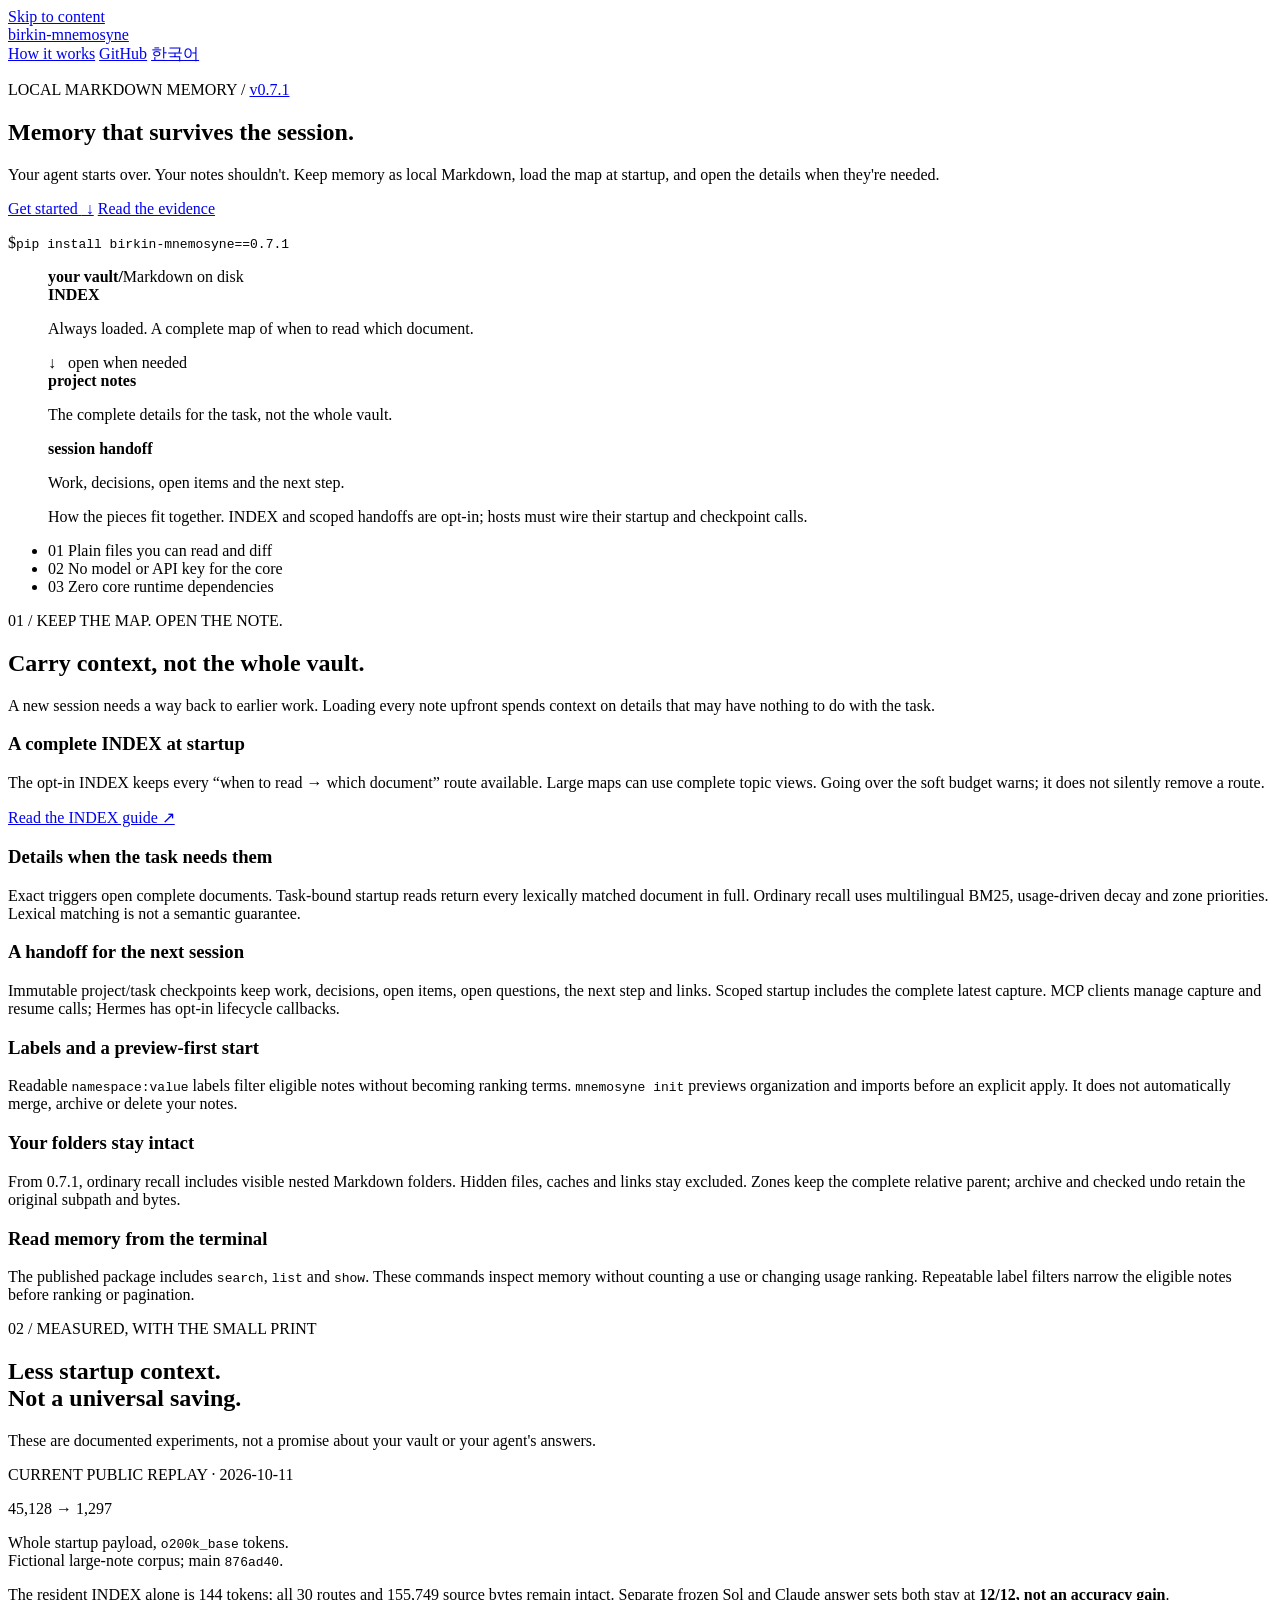
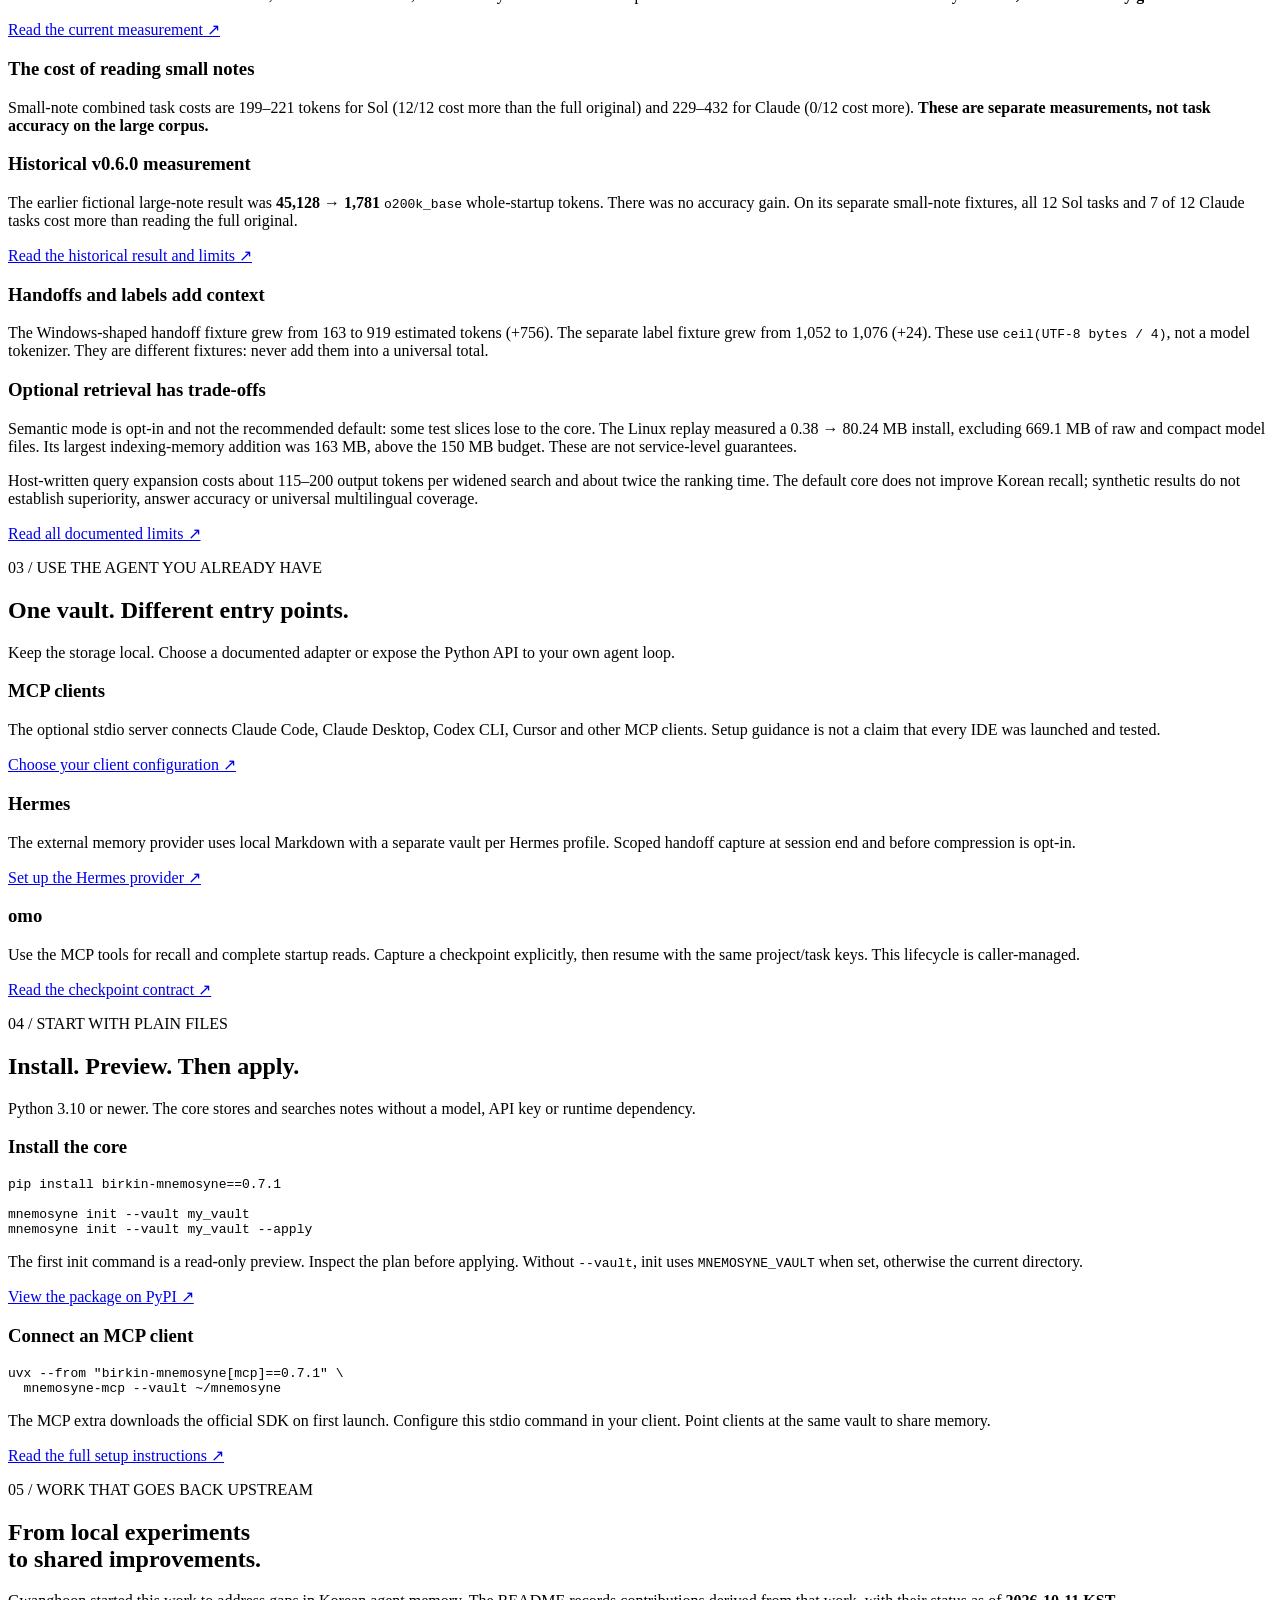
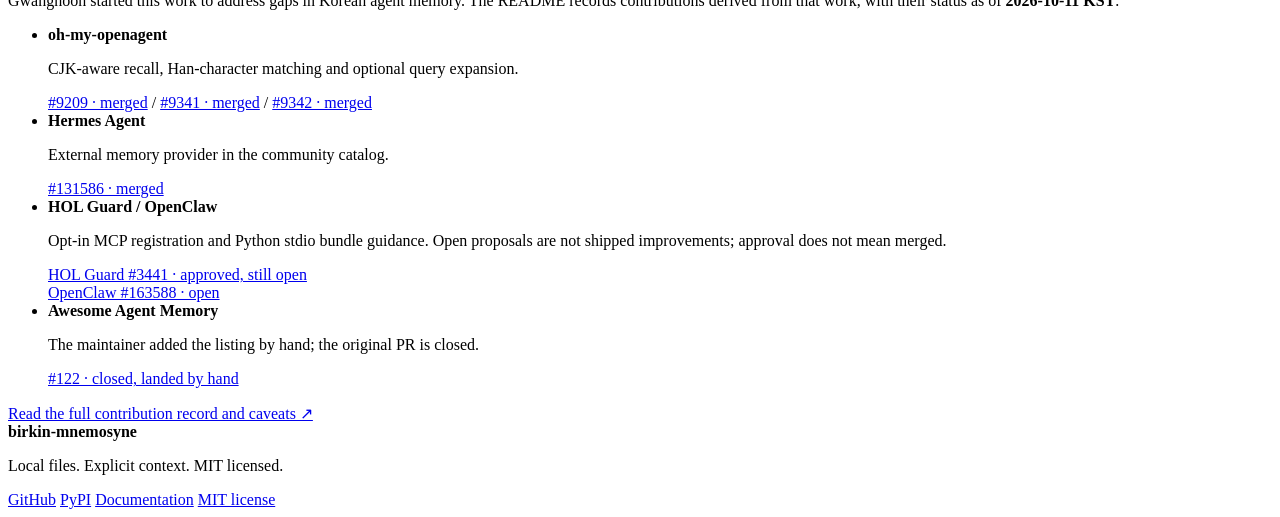
==== site/index.html @ e01a9c55 "chore: release 0.7.1" ====
<!doctype html>
<html lang="en">
<head>
  <meta charset="utf-8">
  <meta name="viewport" content="width=device-width, initial-scale=1">
  <meta name="description" content="Local Markdown memory for AI agents. Keep a complete INDEX at startup, read details on demand, and carry work between sessions. No API key for the core.">
  <meta name="color-scheme" content="light dark">
  <meta property="og:type" content="website">
  <meta property="og:title" content="birkin-mnemosyne — Memory that survives the session">
  <meta property="og:description" content="Local Markdown memory, a complete startup INDEX, and details on demand. Read the measurements and their limits.">
  <meta property="og:url" content="https://birkin-mnemosyne.vercel.app/">
  <meta property="og:locale" content="en_US">
  <meta property="og:locale:alternate" content="ko_KR">
  <meta name="twitter:card" content="summary">
  <link rel="canonical" href="https://birkin-mnemosyne.vercel.app/">
  <link rel="alternate" hreflang="en" href="https://birkin-mnemosyne.vercel.app/">
  <link rel="alternate" hreflang="ko" href="https://birkin-mnemosyne.vercel.app/ko/">
  <link rel="alternate" hreflang="x-default" href="https://birkin-mnemosyne.vercel.app/">
  <link rel="icon" href="data:,">
  <link rel="stylesheet" href="/styles.css">
  <title>birkin-mnemosyne — Local Markdown memory for AI agents</title>
</head>
<body>
  <a class="skip-link" href="#main">Skip to content</a>
  <header class="site-header">
    <nav class="container nav" aria-label="Main navigation">
      <a class="wordmark" href="/" aria-label="birkin-mnemosyne home">birkin-mnemosyne</a>
      <div class="nav-links">
        <a href="#how-it-works">How it works</a>
        <a href="https://github.com/ashmoonori-afk/birkin-mnemosyne">GitHub</a>
        <a href="/ko/" lang="ko" hreflang="ko" aria-label="한국어로 읽기">한국어</a>
      </div>
    </nav>
  </header>
  <main id="main">
    <section class="container hero" aria-labelledby="hero-title">
      <div>
        <p class="eyebrow">LOCAL MARKDOWN MEMORY / <a href="https://github.com/ashmoonori-afk/birkin-mnemosyne/releases">v0.7.1</a></p>
        <h1 id="hero-title">Memory that survives the session.</h1>
        <p class="lead">Your agent starts over. Your notes shouldn't. Keep memory as local Markdown, load the map at startup, and open the details when they're needed.</p>
        <div class="actions">
          <a class="button" href="#install">Get started <span aria-hidden="true">&nbsp;↓</span></a>
          <a class="button secondary" href="#measurements">Read the evidence</a>
        </div>
        <p class="hero-install"><span aria-hidden="true">$</span><code>pip install birkin-mnemosyne==0.7.1</code></p>
      </div>
      <figure class="ledger">
        <div class="ledger-top"><strong class="mono">your vault/</strong><span class="small">Markdown on disk</span></div>
        <div class="ledger-item resident">
          <strong class="mono">INDEX</strong>
          <p>Always loaded. A complete map of when to read which document.</p>
        </div>
        <div class="ledger-connector" aria-hidden="true">↓ &nbsp; open when needed</div>
        <div class="ledger-item detail">
          <strong class="mono">project notes</strong>
          <p>The complete details for the task, not the whole vault.</p>
        </div>
        <div class="ledger-item detail">
          <strong class="mono">session handoff</strong>
          <p>Work, decisions, open items and the next step.</p>
        </div>
        <figcaption>How the pieces fit together. INDEX and scoped handoffs are opt-in; hosts must wire their startup and checkpoint calls.</figcaption>
      </figure>
    </section>
    <div class="principles">
      <ul class="container principle-list">
        <li><span>01</span> Plain files you can read and diff</li>
        <li><span>02</span> No model or API key for the core</li>
        <li><span>03</span> Zero core runtime dependencies</li>
      </ul>
    </div>

    <section class="container section" id="how-it-works">
      <div class="section-heading">
        <p class="eyebrow">01 / KEEP THE MAP. OPEN THE NOTE.</p>
        <h2>Carry context, not the whole vault.</h2>
        <p>A new session needs a way back to earlier work. Loading every note upfront spends context on details that may have nothing to do with the task.</p>
      </div>
      <div class="workflow">
        <article class="feature">
          <h3>A complete INDEX at startup</h3>
          <p>The opt-in INDEX keeps every “when to read → which document” route available. Large maps can use complete topic views. Going over the soft budget warns; it does not silently remove a route.</p>
          <a class="text-link" href="https://github.com/ashmoonori-afk/birkin-mnemosyne/blob/main/docs/memory-index-guide.md">Read the INDEX guide ↗</a>
        </article>
        <article class="feature">
          <h3>Details when the task needs them</h3>
          <p>Exact triggers open complete documents. Task-bound startup reads return every lexically matched document in full. Ordinary recall uses multilingual BM25, usage-driven decay and zone priorities. Lexical matching is not a semantic guarantee.</p>
        </article>
        <article class="feature">
          <h3>A handoff for the next session</h3>
          <p>Immutable project/task checkpoints keep work, decisions, open items, open questions, the next step and links. Scoped startup includes the complete latest capture. MCP clients manage capture and resume calls; Hermes has opt-in lifecycle callbacks.</p>
        </article>
        <article class="feature">
          <h3>Labels and a preview-first start</h3>
          <p>Readable <code>namespace:value</code> labels filter eligible notes without becoming ranking terms. <code>mnemosyne init</code> previews organization and imports before an explicit apply. It does not automatically merge, archive or delete your notes.</p>
        </article>
        <article class="feature">
          <h3>Your folders stay intact</h3>
          <p>From 0.7.1, ordinary recall includes visible nested Markdown folders. Hidden files, caches and links stay excluded. Zones keep the complete relative parent; archive and checked undo retain the original subpath and bytes.</p>
        </article>
        <article class="feature">
          <h3>Read memory from the terminal</h3>
          <p>The published package includes <code>search</code>, <code>list</code> and <code>show</code>. These commands inspect memory without counting a use or changing usage ranking. Repeatable label filters narrow the eligible notes before ranking or pagination.</p>
        </article>
      </div>
    </section>

    <section class="band" id="measurements">
      <div class="container section">
        <div class="section-heading">
          <p class="eyebrow">02 / MEASURED, WITH THE SMALL PRINT</p>
          <h2>Less startup context.<br>Not a universal saving.</h2>
          <p>These are documented experiments, not a promise about your vault or your agent's answers.</p>
        </div>
        <div class="measure">
          <div>
            <p class="eyebrow">CURRENT PUBLIC REPLAY · 2026-10-11</p>
            <p class="numbers"><span class="before">45,128</span> → 1,297</p>
            <p class="measure-caption">Whole startup payload, <code>o200k_base</code> tokens.<br>Fictional large-note corpus; main <code>876ad40</code>.</p>
            <p class="caveat">The resident INDEX alone is 144 tokens; all 30 routes and 155,749 source bytes remain intact. Separate frozen Sol and Claude answer sets both stay at <strong>12/12, not an accuracy gain</strong>.</p>
            <a class="text-link" href="https://github.com/ashmoonori-afk/birkin-mnemosyne/blob/main/docs/memory-index-results.md#latest-public-main-replay-2026-10-11">Read the current measurement ↗</a>
          </div>
          <div>
            <h3>The cost of reading small notes</h3>
            <p class="measure-caption">Small-note combined task costs are <span class="nowrap">199–221</span> tokens for Sol (12/12 cost more than the full original) and <span class="nowrap">229–432</span> for Claude (0/12 cost more). <strong>These are separate measurements, not task accuracy on the large corpus.</strong></p>
            <div class="measure-note">
              <h3>Historical v0.6.0 measurement</h3>
              <p>The earlier fictional large-note result was <strong>45,128 → 1,781</strong> <code>o200k_base</code> whole-startup tokens. There was no accuracy gain. On its separate small-note fixtures, all 12 Sol tasks and 7 of 12 Claude tasks cost more than reading the full original.</p>
              <a class="text-link" href="https://github.com/ashmoonori-afk/birkin-mnemosyne/blob/main/docs/memory-index-results.md#historical-original-splitindex-measurement-v060">Read the historical result and limits ↗</a>
            </div>
          </div>
        </div>
        <div class="costs">
          <article>
            <h3>Handoffs and labels add context</h3>
            <p>The Windows-shaped handoff fixture grew from 163 to 919 estimated tokens (+756). The separate label fixture grew from 1,052 to 1,076 (+24). These use <code>ceil(UTF-8 bytes / 4)</code>, not a model tokenizer. They are different fixtures: never add them into a universal total.</p>
          </article>
          <article>
            <h3>Optional retrieval has trade-offs</h3>
            <p>Semantic mode is opt-in and not the recommended default: some test slices lose to the core. The Linux replay measured a <span class="nowrap">0.38 → 80.24 MB</span> install, excluding <span class="nowrap">669.1 MB</span> of raw and compact model files. Its largest indexing-memory addition was <span class="nowrap">163 MB</span>, above the <span class="nowrap">150 MB</span> budget. These are not service-level guarantees.</p>
          </article>
        </div>
        <p class="measure-note muted">Host-written query expansion costs about 115–200 output tokens per widened search and about twice the ranking time. The default core does not improve Korean recall; synthetic results do not establish superiority, answer accuracy or universal multilingual coverage.</p>
        <a class="text-link" href="https://github.com/ashmoonori-afk/birkin-mnemosyne/blob/main/README.md#honest-limits">Read all documented limits ↗</a>
      </div>
    </section>

    <section class="container section" id="integrations">
      <div class="section-heading">
        <p class="eyebrow">03 / USE THE AGENT YOU ALREADY HAVE</p>
        <h2>One vault. Different entry points.</h2>
        <p>Keep the storage local. Choose a documented adapter or expose the Python API to your own agent loop.</p>
      </div>
      <div class="integrations">
        <article class="reference">
          <h3>MCP clients</h3>
          <p>The optional stdio server connects Claude Code, Claude Desktop, Codex CLI, Cursor and other MCP clients. Setup guidance is not a claim that every IDE was launched and tested.</p>
          <a class="text-link" href="https://github.com/ashmoonori-afk/birkin-mnemosyne/blob/main/docs/ide-compatibility.md">Choose your client configuration ↗</a>
        </article>
        <article class="reference">
          <h3>Hermes</h3>
          <p>The external memory provider uses local Markdown with a separate vault per Hermes profile. Scoped handoff capture at session end and before compression is opt-in.</p>
          <a class="text-link" href="https://github.com/ashmoonori-afk/birkin-mnemosyne/blob/main/integrations/hermes/README.md">Set up the Hermes provider ↗</a>
        </article>
        <article class="reference">
          <h3>omo</h3>
          <p>Use the MCP tools for recall and complete startup reads. Capture a checkpoint explicitly, then resume with the same project/task keys. This lifecycle is caller-managed.</p>
          <a class="text-link" href="https://github.com/ashmoonori-afk/birkin-mnemosyne/blob/main/README.md#scoped-session-handoffs-070">Read the checkpoint contract ↗</a>
        </article>
      </div>
    </section>

    <section class="container section" id="install">
      <div class="section-heading">
        <p class="eyebrow">04 / START WITH PLAIN FILES</p>
        <h2>Install. Preview. Then apply.</h2>
        <p>Python 3.10 or newer. The core stores and searches notes without a model, API key or runtime dependency.</p>
      </div>
      <div class="install-grid">
        <article>
          <h3>Install the core</h3>
          <pre><code>pip install <span class="code-token">birkin-mnemosyne==0.7.1</span>

mnemosyne init <span class="code-token">--vault</span> my_vault
mnemosyne init <span class="code-token">--vault</span> my_vault <span class="code-token">--apply</span></code></pre>
          <p>The first init command is a read-only preview. Inspect the plan before applying. Without <code>--vault</code>, init uses <code>MNEMOSYNE_VAULT</code> when set, otherwise the current directory.</p>
          <a class="text-link" href="https://pypi.org/project/birkin-mnemosyne/">View the package on PyPI ↗</a>
        </article>
        <article>
          <h3>Connect an MCP client</h3>
          <pre><code>uvx <span class="code-token">--from</span> <span class="code-token">"birkin-mnemosyne[mcp]==0.7.1"</span> \
  <span class="code-token">mnemosyne-mcp</span> <span class="code-token">--vault</span> ~/mnemosyne</code></pre>
          <p>The MCP extra downloads the official SDK on first launch. Configure this stdio command in your client. Point clients at the same vault to share memory.</p>
          <a class="text-link" href="https://github.com/ashmoonori-afk/birkin-mnemosyne/blob/main/README.md#mcp-server-claude-code-claude-desktop-codex-cli-cursor">Read the full setup instructions ↗</a>
        </article>
      </div>
    </section>

    <section class="container section" id="upstream">
      <div class="section-heading">
        <p class="eyebrow">05 / WORK THAT GOES BACK UPSTREAM</p>
        <h2>From local experiments<br>to shared improvements.</h2>
        <p>Gwanghoon started this work to address gaps in Korean agent memory. The README records contributions derived from that work, with their status as of <strong>2026-10-11 KST</strong>.</p>
      </div>
      <ul class="contributions">
        <li><strong>oh-my-openagent</strong><div><p>CJK-aware recall, Han-character matching and optional query expansion.</p><a href="https://github.com/code-yeongyu/oh-my-openagent/pull/9209">#9209 · merged</a> / <a href="https://github.com/code-yeongyu/oh-my-openagent/pull/9341">#9341 · merged</a> / <a href="https://github.com/code-yeongyu/oh-my-openagent/pull/9342">#9342 · merged</a></div></li>
        <li><strong>Hermes Agent</strong><div><p>External memory provider in the community catalog.</p><a href="https://github.com/NousResearch/hermes-agent/pull/131586">#131586 · merged</a></div></li>
        <li><strong>HOL Guard / OpenClaw</strong><div><p>Opt-in MCP registration and Python stdio bundle guidance. Open proposals are not shipped improvements; approval does not mean merged.</p><a href="https://github.com/hashgraph-online/hol-guard/pull/3441">HOL Guard #3441 · approved, still open</a><br><a href="https://github.com/openclaw/openclaw/pull/163588">OpenClaw #163588 · open</a></div></li>
        <li><strong>Awesome Agent Memory</strong><div><p>The maintainer added the listing by hand; the original PR is closed.</p><a href="https://github.com/TeleAI-UAGI/Awesome-Agent-Memory/pull/122">#122 · closed, landed by hand</a></div></li>
      </ul>
      <a class="text-link" href="https://github.com/ashmoonori-afk/birkin-mnemosyne/blob/main/README.md#upstream-contributions">Read the full contribution record and caveats&nbsp;↗</a>
    </section>
  </main>
  <footer class="footer">
    <div class="container footer-inner">
      <div><strong class="wordmark">birkin-mnemosyne</strong><p class="small muted">Local files. Explicit context. MIT licensed.</p></div>
      <nav class="footer-links" aria-label="Project links">
        <a href="https://github.com/ashmoonori-afk/birkin-mnemosyne">GitHub</a>
        <a href="https://pypi.org/project/birkin-mnemosyne/">PyPI</a>
        <a href="https://github.com/ashmoonori-afk/birkin-mnemosyne/blob/main/README.md">Documentation</a>
        <a href="https://github.com/ashmoonori-afk/birkin-mnemosyne/blob/main/LICENSE">MIT license</a>
      </nav>
    </div>
  </footer>
</body>
</html>
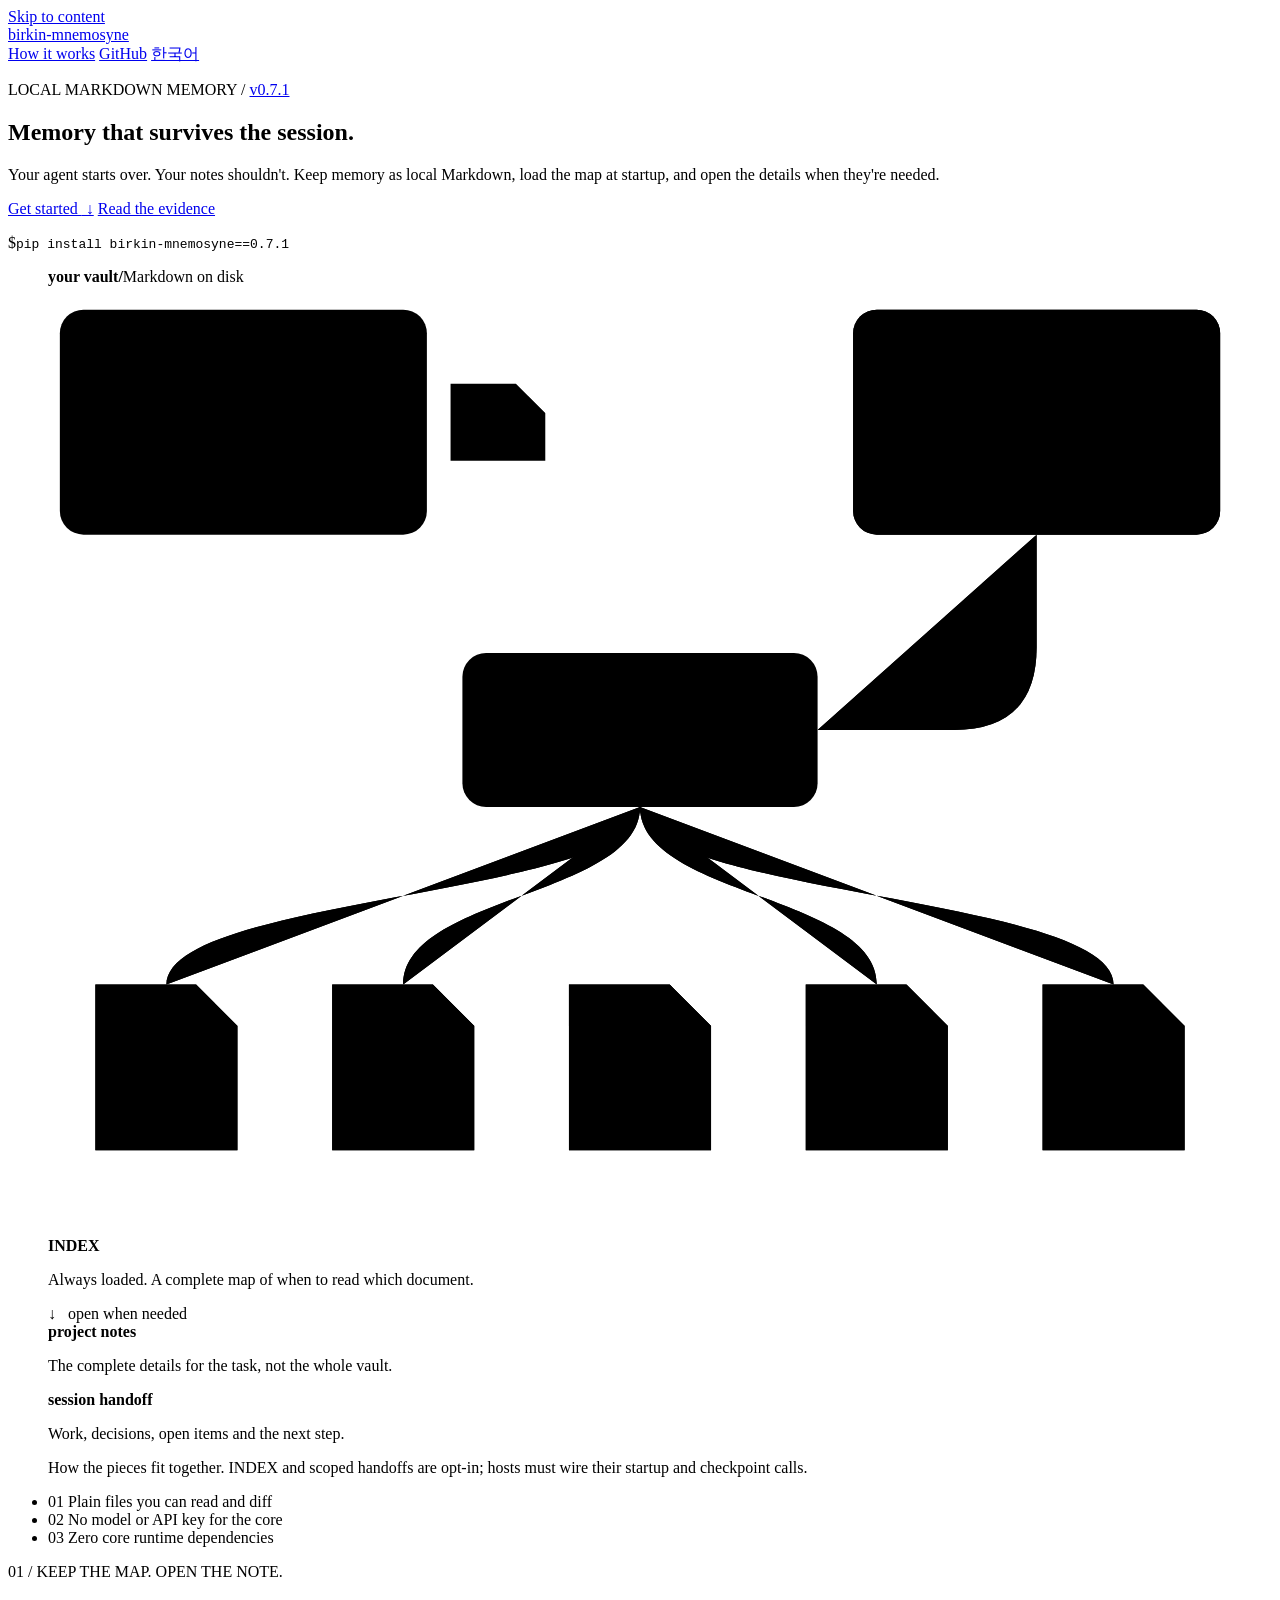
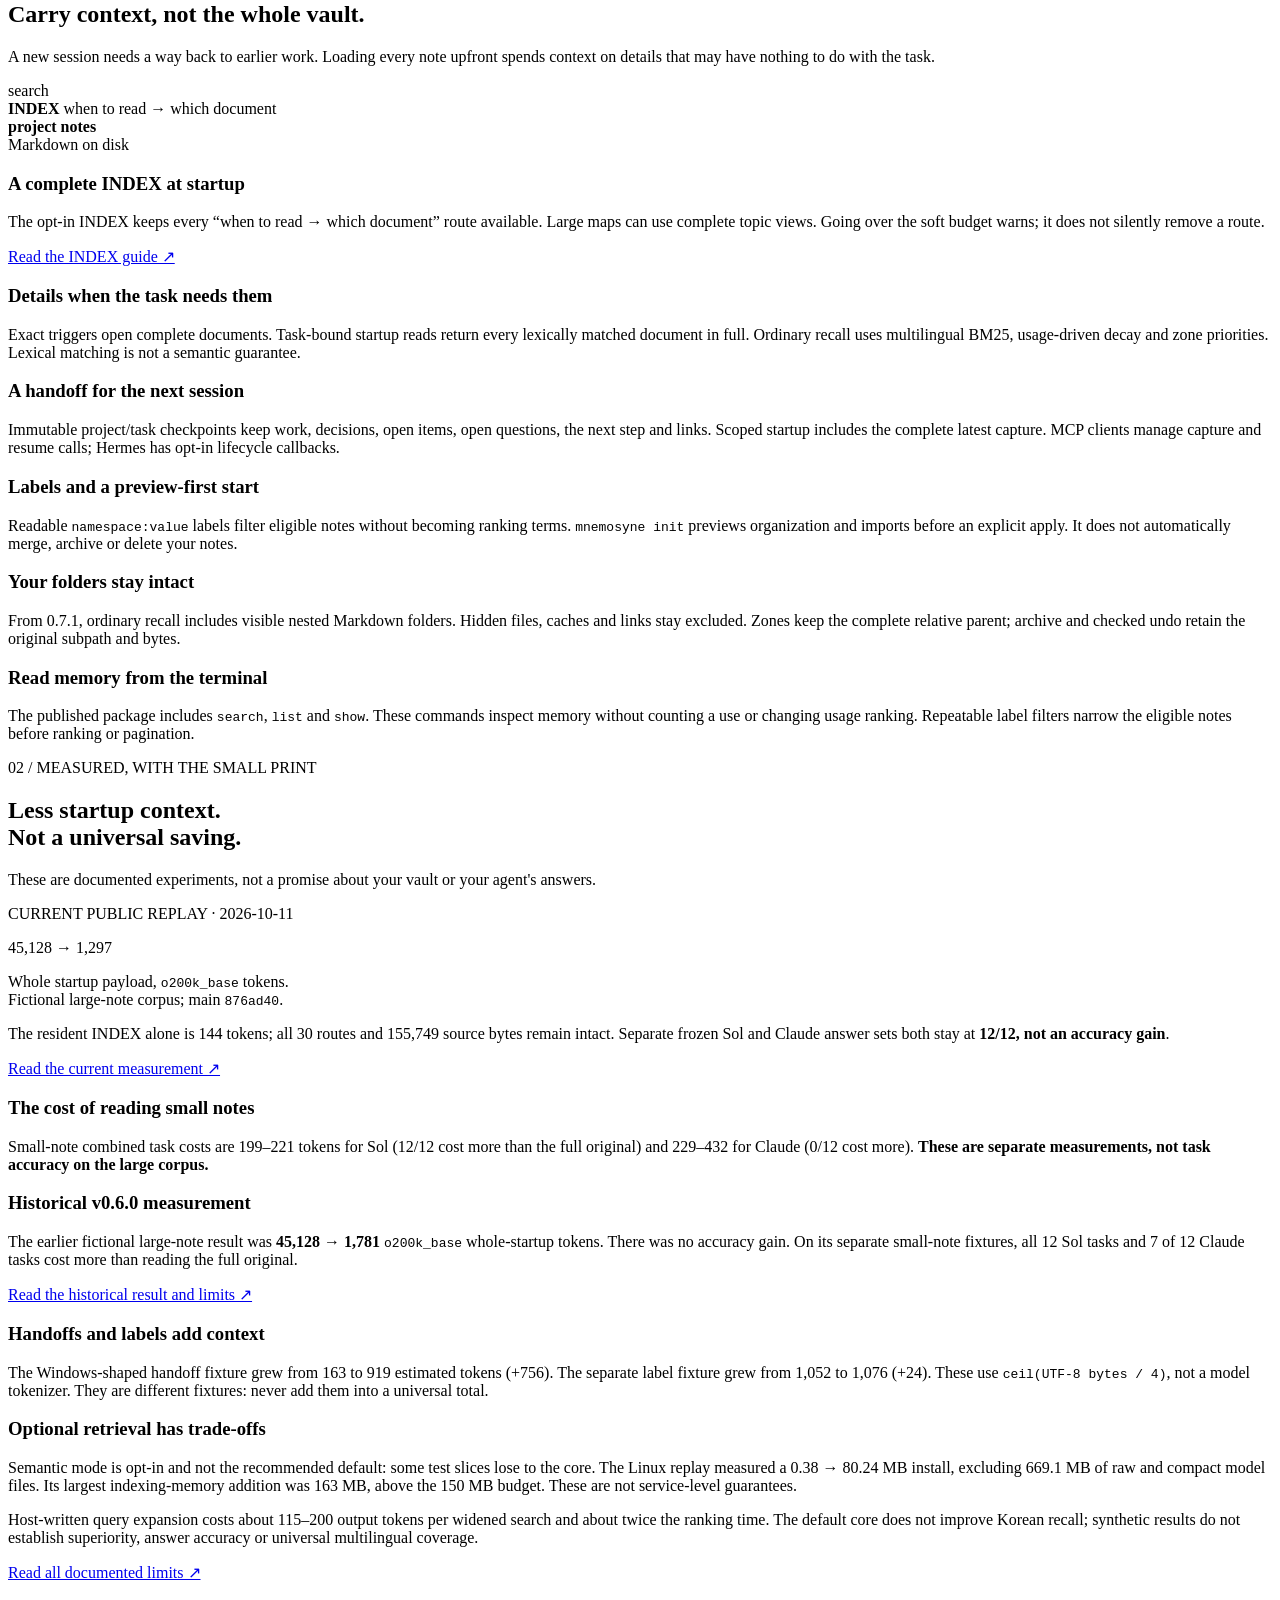
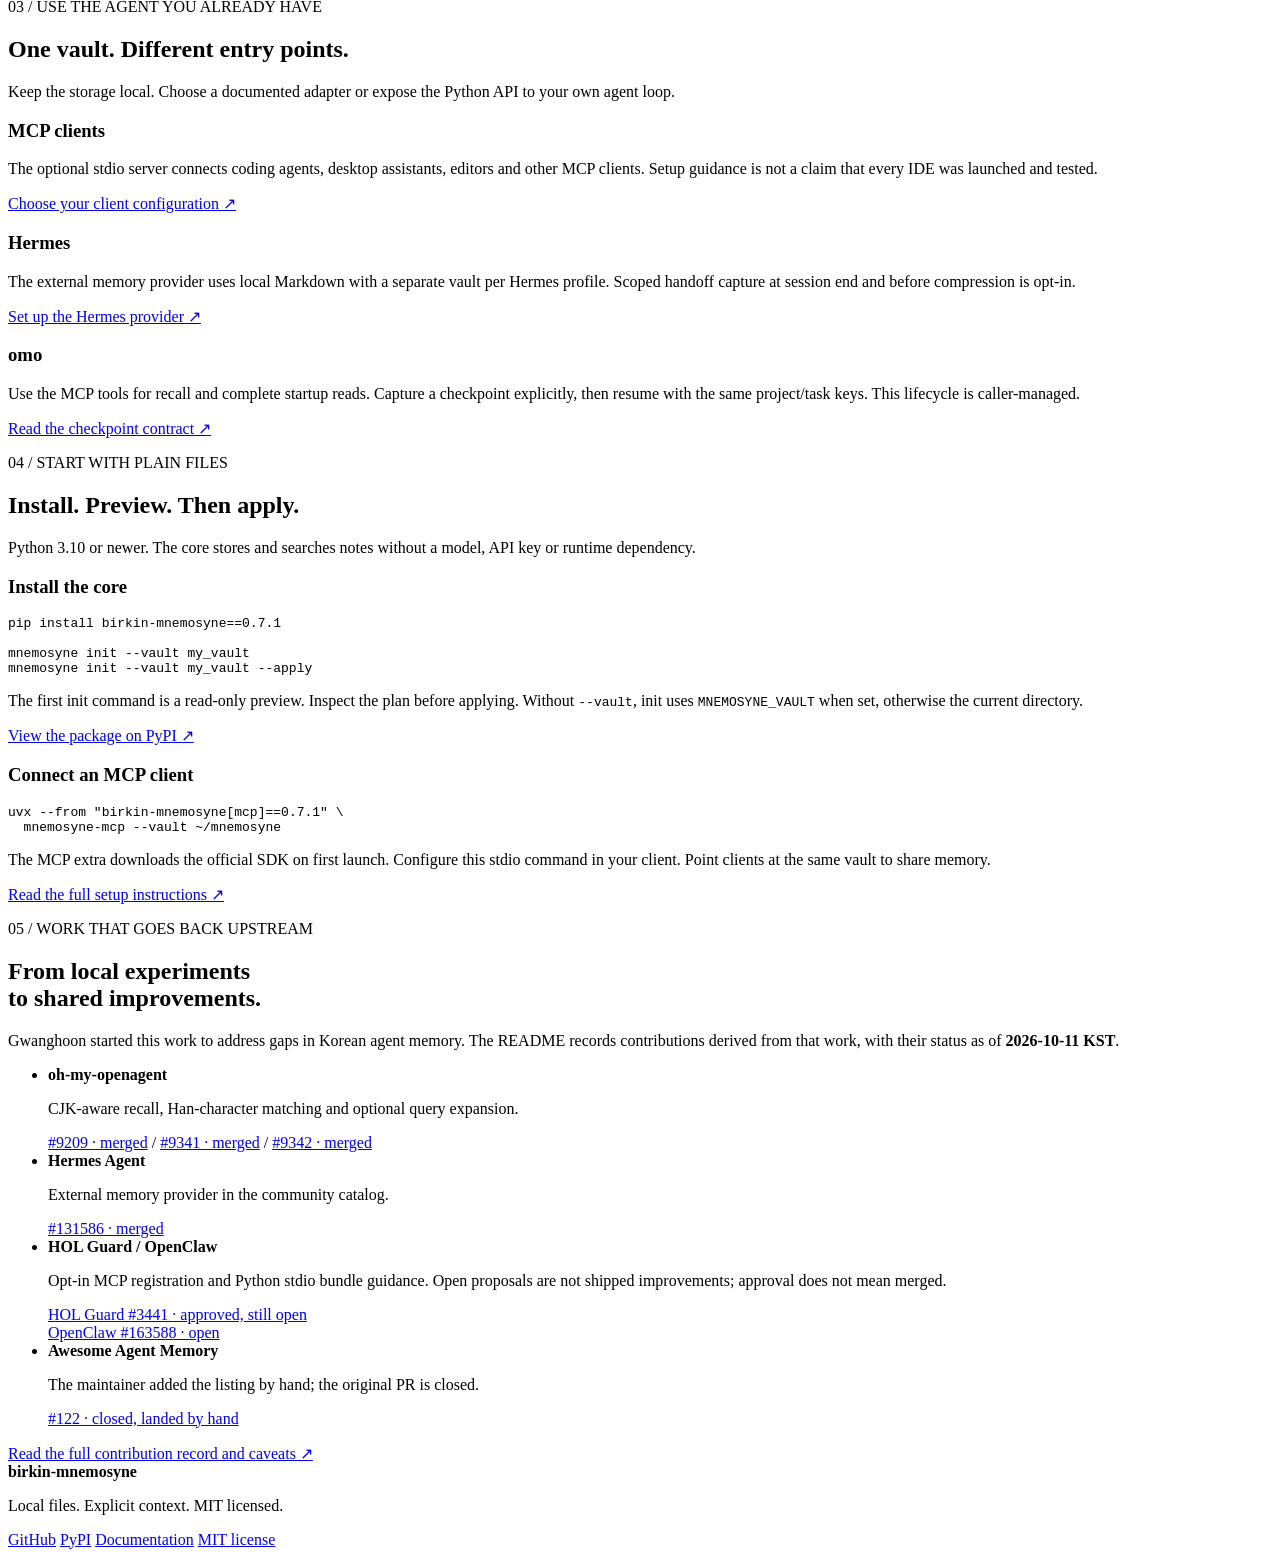
==== commit 22074dc9: "feat(site): redesign landing with BurnGuard motion graphics" ====
--- a/site/index.html
+++ b/site/index.html
@@ -18,13 +18,14 @@
   <link rel="alternate" hreflang="x-default" href="https://birkin-mnemosyne.vercel.app/">
   <link rel="icon" href="data:,">
   <link rel="stylesheet" href="/styles.css">
+  <script src="/motion.js" defer></script>
   <title>birkin-mnemosyne — Local Markdown memory for AI agents</title>
 </head>
 <body>
   <a class="skip-link" href="#main">Skip to content</a>
-  <header class="site-header">
-    <nav class="container nav" aria-label="Main navigation">
-      <a class="wordmark" href="/" aria-label="birkin-mnemosyne home">birkin-mnemosyne</a>
+  <header class="site-header" data-bg-shared="header">
+    <nav class="container nav" aria-label="Main navigation" data-bg-shared="nav">
+      <a class="wordmark" href="/" aria-label="birkin-mnemosyne home" aria-current="page" data-bg-node-id="nav-wordmark">birkin-mnemosyne</a>
       <div class="nav-links">
         <a href="#how-it-works">How it works</a>
         <a href="https://github.com/ashmoonori-afk/birkin-mnemosyne">GitHub</a>
@@ -32,37 +33,85 @@
       </div>
     </nav>
   </header>
-  <main id="main">
-    <section class="container hero" aria-labelledby="hero-title">
-      <div>
-        <p class="eyebrow">LOCAL MARKDOWN MEMORY / <a href="https://github.com/ashmoonori-afk/birkin-mnemosyne/releases">v0.7.1</a></p>
-        <h1 id="hero-title">Memory that survives the session.</h1>
-        <p class="lead">Your agent starts over. Your notes shouldn't. Keep memory as local Markdown, load the map at startup, and open the details when they're needed.</p>
+  <main id="main" data-bg-content>
+    <section class="container hero" aria-labelledby="hero-title" data-section="hero" data-bg-node-id="hero">
+      <div class="hero-copy">
+        <p class="eyebrow" data-bg-node-id="hero-eyebrow">LOCAL MARKDOWN MEMORY / <a href="https://github.com/ashmoonori-afk/birkin-mnemosyne/releases">v0.7.1</a></p>
+        <h1 id="hero-title" data-bg-node-id="hero-title">Memory that survives the session.</h1>
+        <p class="lead" data-bg-node-id="hero-lead">Your agent starts over. Your notes shouldn't. Keep memory as local Markdown, load the map at startup, and open the details when they're needed.</p>
         <div class="actions">
           <a class="button" href="#install">Get started <span aria-hidden="true">&nbsp;↓</span></a>
           <a class="button secondary" href="#measurements">Read the evidence</a>
         </div>
         <p class="hero-install"><span aria-hidden="true">$</span><code>pip install birkin-mnemosyne==0.7.1</code></p>
       </div>
-      <figure class="ledger">
+      <figure class="ledger" data-loop data-bg-node-id="hero-ledger">
         <div class="ledger-top"><strong class="mono">your vault/</strong><span class="small">Markdown on disk</span></div>
-        <div class="ledger-item resident">
-          <strong class="mono">INDEX</strong>
-          <p>Always loaded. A complete map of when to read which document.</p>
-        </div>
-        <div class="ledger-connector" aria-hidden="true">↓ &nbsp; open when needed</div>
-        <div class="ledger-item detail">
-          <strong class="mono">project notes</strong>
-          <p>The complete details for the task, not the whole vault.</p>
-        </div>
-        <div class="ledger-item detail">
-          <strong class="mono">session handoff</strong>
-          <p>Work, decisions, open items and the next step.</p>
+        <svg class="route-map" viewBox="0 0 400 320" aria-hidden="true" focusable="false">
+          <rect class="m-frame" x="4" y="8" width="124" height="76" rx="8"/>
+          <text class="m-label" x="20" y="38">capture</text>
+          <line class="m-skel" x1="20" y1="56" x2="104" y2="56"/>
+          <line class="m-skel" x1="20" y1="70" x2="76" y2="70"/>
+          <rect class="m-frame" x="272" y="8" width="124" height="76" rx="8"/>
+          <rect class="m-frame-lit m-arrive" x="272" y="8" width="124" height="76" rx="8"/>
+          <text class="m-label" x="288" y="38">resume</text>
+          <line class="m-skel" x1="288" y1="56" x2="372" y2="56"/>
+          <line class="m-skel" x1="288" y1="70" x2="344" y2="70"/>
+          <line class="m-track" x1="128" y1="46" x2="272" y2="46"/>
+          <g class="m-packet">
+            <path class="m-packet-body" d="M136 33h22l10 10v16h-32z"/>
+            <path class="m-packet-fold" d="M158 33v10h10"/>
+          </g>
+          <path class="m-route" d="M334 84V122Q334 150 306 150H260"/>
+          <path class="m-route-lit m-arrive" d="M334 84V122Q334 150 306 150H260"/>
+          <path class="m-route" d="M200 176C200 206 40 206 40 236"/>
+          <path class="m-route" d="M200 176C200 206 120 206 120 236"/>
+          <path class="m-route" d="M200 176V236"/>
+          <path class="m-route" d="M200 176C200 206 280 206 280 236"/>
+          <path class="m-route" d="M200 176C200 206 360 206 360 236"/>
+          <path class="m-route-lit m-lit" style="--i:0" d="M200 176C200 206 40 206 40 236"/>
+          <path class="m-route-lit m-lit" style="--i:1" d="M200 176C200 206 120 206 120 236"/>
+          <path class="m-route-lit m-lit" style="--i:2" d="M200 176V236"/>
+          <path class="m-route-lit m-lit" style="--i:3" d="M200 176C200 206 280 206 280 236"/>
+          <path class="m-route-lit m-lit" style="--i:4" d="M200 176C200 206 360 206 360 236"/>
+          <rect class="m-index" x="140" y="124" width="120" height="52" rx="8"/>
+          <text class="m-label m-label-index" x="200" y="157" text-anchor="middle">INDEX</text>
+          <path class="m-note" d="M16 236h34l14 14v42h-48z"/>
+          <path class="m-note-lit m-lit" style="--i:0" d="M16 236h34l14 14v42h-48z"/>
+          <path class="m-fold" d="M50 236v14h14"/>
+          <path class="m-note" d="M96 236h34l14 14v42h-48z"/>
+          <path class="m-note-lit m-lit" style="--i:1" d="M96 236h34l14 14v42h-48z"/>
+          <path class="m-fold" d="M130 236v14h14"/>
+          <path class="m-note" d="M176 236h34l14 14v42h-48z"/>
+          <path class="m-note-lit m-lit" style="--i:2" d="M176 236h34l14 14v42h-48z"/>
+          <path class="m-fold" d="M210 236v14h14"/>
+          <path class="m-note" d="M256 236h34l14 14v42h-48z"/>
+          <path class="m-note-lit m-lit" style="--i:3" d="M256 236h34l14 14v42h-48z"/>
+          <path class="m-fold" d="M290 236v14h14"/>
+          <path class="m-note" d="M336 236h34l14 14v42h-48z"/>
+          <path class="m-note-lit m-lit" style="--i:4" d="M336 236h34l14 14v42h-48z"/>
+          <path class="m-fold" d="M370 236v14h14"/>
+          <line class="m-shelf" x1="4" y1="306" x2="396" y2="306"/>
+        </svg>
+        <div class="ledger-entries">
+          <div class="ledger-item resident">
+            <strong class="mono">INDEX</strong>
+            <p>Always loaded. A complete map of when to read which document.</p>
+          </div>
+          <div class="ledger-connector" aria-hidden="true">↓ &nbsp; open when needed</div>
+          <div class="ledger-item detail">
+            <strong class="mono">project notes</strong>
+            <p>The complete details for the task, not the whole vault.</p>
+          </div>
+          <div class="ledger-item detail">
+            <strong class="mono">session handoff</strong>
+            <p>Work, decisions, open items and the next step.</p>
+          </div>
         </div>
         <figcaption>How the pieces fit together. INDEX and scoped handoffs are opt-in; hosts must wire their startup and checkpoint calls.</figcaption>
       </figure>
     </section>
-    <div class="principles">
+    <div class="principles" data-section="principles" data-bg-node-id="principles">
       <ul class="container principle-list">
         <li><span>01</span> Plain files you can read and diff</li>
         <li><span>02</span> No model or API key for the core</li>
@@ -70,57 +119,99 @@
       </ul>
     </div>
 
-    <section class="container section" id="how-it-works">
-      <div class="section-heading">
+    <section class="container section section--rail" id="how-it-works" data-section="how-it-works" data-bg-node-id="how-it-works">
+      <div class="section-heading" data-reveal>
         <p class="eyebrow">01 / KEEP THE MAP. OPEN THE NOTE.</p>
-        <h2>Carry context, not the whole vault.</h2>
-        <p>A new session needs a way back to earlier work. Loading every note upfront spends context on details that may have nothing to do with the task.</p>
+        <h2 data-bg-node-id="how-title">Carry context, not the whole vault.</h2>
+        <p data-bg-node-id="how-copy">A new session needs a way back to earlier work. Loading every note upfront spends context on details that may have nothing to do with the task.</p>
+      </div>
+      <div class="recall" data-loop aria-hidden="true">
+        <div class="recall-flow">
+          <div class="recall-node recall-query">
+            <span class="recall-ring"></span>
+            <span class="mono">search</span><span class="recall-caret"></span>
+          </div>
+          <span class="recall-link recall-link-1"><span></span></span>
+          <div class="recall-node recall-index">
+            <strong class="mono">INDEX</strong>
+            <span class="recall-route"></span>
+            <span class="recall-route recall-hit"><span class="recall-hit-glow"></span><span class="mono">when to read → which document</span></span>
+            <span class="recall-route"></span>
+            <span class="recall-route recall-route-short"></span>
+          </div>
+          <span class="recall-link recall-link-2"><span></span></span>
+          <div class="recall-node recall-open">
+            <strong class="mono">project notes</strong>
+            <span class="recall-line"></span>
+            <span class="recall-line"></span>
+            <span class="recall-line recall-line-short"></span>
+            <span class="recall-line"></span>
+            <span class="recall-line"></span>
+            <span class="recall-line recall-line-short"></span>
+          </div>
+        </div>
+        <div class="recall-disk">
+          <span class="mono">Markdown on disk</span>
+          <span class="recall-files">
+            <span class="recall-file"></span>
+            <span class="recall-file"></span>
+            <span class="recall-file recall-picked"></span>
+            <span class="recall-file"></span>
+            <span class="recall-file"></span>
+            <span class="recall-file"></span>
+            <span class="recall-file"></span>
+          </span>
+        </div>
       </div>
       <div class="workflow">
-        <article class="feature">
+        <article class="feature" data-reveal>
           <h3>A complete INDEX at startup</h3>
           <p>The opt-in INDEX keeps every “when to read → which document” route available. Large maps can use complete topic views. Going over the soft budget warns; it does not silently remove a route.</p>
           <a class="text-link" href="https://github.com/ashmoonori-afk/birkin-mnemosyne/blob/main/docs/memory-index-guide.md">Read the INDEX guide ↗</a>
         </article>
-        <article class="feature">
+        <article class="feature" data-reveal>
           <h3>Details when the task needs them</h3>
           <p>Exact triggers open complete documents. Task-bound startup reads return every lexically matched document in full. Ordinary recall uses multilingual BM25, usage-driven decay and zone priorities. Lexical matching is not a semantic guarantee.</p>
         </article>
-        <article class="feature">
+        <article class="feature" data-reveal>
           <h3>A handoff for the next session</h3>
           <p>Immutable project/task checkpoints keep work, decisions, open items, open questions, the next step and links. Scoped startup includes the complete latest capture. MCP clients manage capture and resume calls; Hermes has opt-in lifecycle callbacks.</p>
         </article>
-        <article class="feature">
+        <article class="feature" data-reveal>
           <h3>Labels and a preview-first start</h3>
           <p>Readable <code>namespace:value</code> labels filter eligible notes without becoming ranking terms. <code>mnemosyne init</code> previews organization and imports before an explicit apply. It does not automatically merge, archive or delete your notes.</p>
         </article>
-        <article class="feature">
+        <article class="feature" data-reveal>
           <h3>Your folders stay intact</h3>
           <p>From 0.7.1, ordinary recall includes visible nested Markdown folders. Hidden files, caches and links stay excluded. Zones keep the complete relative parent; archive and checked undo retain the original subpath and bytes.</p>
         </article>
-        <article class="feature">
+        <article class="feature" data-reveal>
           <h3>Read memory from the terminal</h3>
           <p>The published package includes <code>search</code>, <code>list</code> and <code>show</code>. These commands inspect memory without counting a use or changing usage ranking. Repeatable label filters narrow the eligible notes before ranking or pagination.</p>
         </article>
       </div>
     </section>
 
-    <section class="band" id="measurements">
+    <section class="band" id="measurements" data-section="measurements" data-bg-node-id="measurements">
       <div class="container section">
-        <div class="section-heading">
+        <div class="section-heading section-heading--split" data-reveal>
           <p class="eyebrow">02 / MEASURED, WITH THE SMALL PRINT</p>
-          <h2>Less startup context.<br>Not a universal saving.</h2>
-          <p>These are documented experiments, not a promise about your vault or your agent's answers.</p>
+          <h2 data-bg-node-id="measure-title">Less startup context.<br>Not a universal saving.</h2>
+          <p data-bg-node-id="measure-copy">These are documented experiments, not a promise about your vault or your agent's answers.</p>
         </div>
         <div class="measure">
-          <div>
+          <div class="measure-lead" data-reveal>
             <p class="eyebrow">CURRENT PUBLIC REPLAY · 2026-10-11</p>
-            <p class="numbers"><span class="before">45,128</span> → 1,297</p>
+            <p class="numbers"><span class="before">45,128</span> → <span class="after" data-count-from="45128" data-count-to="1297">1,297</span></p>
+            <div class="measure-bars" aria-hidden="true">
+              <span class="bar bar-before"></span>
+              <span class="bar bar-after" data-count-bar></span>
+            </div>
             <p class="measure-caption">Whole startup payload, <code>o200k_base</code> tokens.<br>Fictional large-note corpus; main <code>876ad40</code>.</p>
             <p class="caveat">The resident INDEX alone is 144 tokens; all 30 routes and 155,749 source bytes remain intact. Separate frozen Sol and Claude answer sets both stay at <strong>12/12, not an accuracy gain</strong>.</p>
             <a class="text-link" href="https://github.com/ashmoonori-afk/birkin-mnemosyne/blob/main/docs/memory-index-results.md#latest-public-main-replay-2026-10-11">Read the current measurement ↗</a>
           </div>
-          <div>
+          <div class="measure-side" data-reveal>
             <h3>The cost of reading small notes</h3>
             <p class="measure-caption">Small-note combined task costs are <span class="nowrap">199–221</span> tokens for Sol (12/12 cost more than the full original) and <span class="nowrap">229–432</span> for Claude (0/12 cost more). <strong>These are separate measurements, not task accuracy on the large corpus.</strong></p>
             <div class="measure-note">
@@ -131,11 +222,11 @@
           </div>
         </div>
         <div class="costs">
-          <article>
+          <article data-reveal>
             <h3>Handoffs and labels add context</h3>
             <p>The Windows-shaped handoff fixture grew from 163 to 919 estimated tokens (+756). The separate label fixture grew from 1,052 to 1,076 (+24). These use <code>ceil(UTF-8 bytes / 4)</code>, not a model tokenizer. They are different fixtures: never add them into a universal total.</p>
           </article>
-          <article>
+          <article data-reveal>
             <h3>Optional retrieval has trade-offs</h3>
             <p>Semantic mode is opt-in and not the recommended default: some test slices lose to the core. The Linux replay measured a <span class="nowrap">0.38 → 80.24 MB</span> install, excluding <span class="nowrap">669.1 MB</span> of raw and compact model files. Its largest indexing-memory addition was <span class="nowrap">163 MB</span>, above the <span class="nowrap">150 MB</span> budget. These are not service-level guarantees.</p>
           </article>
@@ -145,24 +236,24 @@
       </div>
     </section>
 
-    <section class="container section" id="integrations">
-      <div class="section-heading">
+    <section class="container section section--cards" id="integrations" data-section="integrations" data-bg-node-id="integrations">
+      <div class="section-heading" data-reveal>
         <p class="eyebrow">03 / USE THE AGENT YOU ALREADY HAVE</p>
-        <h2>One vault. Different entry points.</h2>
-        <p>Keep the storage local. Choose a documented adapter or expose the Python API to your own agent loop.</p>
+        <h2 data-bg-node-id="integrations-title">One vault. Different entry points.</h2>
+        <p data-bg-node-id="integrations-copy">Keep the storage local. Choose a documented adapter or expose the Python API to your own agent loop.</p>
       </div>
       <div class="integrations">
-        <article class="reference">
+        <article class="reference" data-reveal>
           <h3>MCP clients</h3>
-          <p>The optional stdio server connects Claude Code, Claude Desktop, Codex CLI, Cursor and other MCP clients. Setup guidance is not a claim that every IDE was launched and tested.</p>
+          <p>The optional stdio server connects coding agents, desktop assistants, editors and other MCP clients. Setup guidance is not a claim that every IDE was launched and tested.</p>
           <a class="text-link" href="https://github.com/ashmoonori-afk/birkin-mnemosyne/blob/main/docs/ide-compatibility.md">Choose your client configuration ↗</a>
         </article>
-        <article class="reference">
+        <article class="reference" data-reveal>
           <h3>Hermes</h3>
           <p>The external memory provider uses local Markdown with a separate vault per Hermes profile. Scoped handoff capture at session end and before compression is opt-in.</p>
           <a class="text-link" href="https://github.com/ashmoonori-afk/birkin-mnemosyne/blob/main/integrations/hermes/README.md">Set up the Hermes provider ↗</a>
         </article>
-        <article class="reference">
+        <article class="reference" data-reveal>
           <h3>omo</h3>
           <p>Use the MCP tools for recall and complete startup reads. Capture a checkpoint explicitly, then resume with the same project/task keys. This lifecycle is caller-managed.</p>
           <a class="text-link" href="https://github.com/ashmoonori-afk/birkin-mnemosyne/blob/main/README.md#scoped-session-handoffs-070">Read the checkpoint contract ↗</a>
@@ -170,14 +261,14 @@
       </div>
     </section>
 
-    <section class="container section" id="install">
-      <div class="section-heading">
+    <section class="container section section--rail" id="install" data-section="install" data-bg-node-id="install">
+      <div class="section-heading" data-reveal>
         <p class="eyebrow">04 / START WITH PLAIN FILES</p>
-        <h2>Install. Preview. Then apply.</h2>
-        <p>Python 3.10 or newer. The core stores and searches notes without a model, API key or runtime dependency.</p>
+        <h2 data-bg-node-id="install-title">Install. Preview. Then apply.</h2>
+        <p data-bg-node-id="install-copy">Python 3.10 or newer. The core stores and searches notes without a model, API key or runtime dependency.</p>
       </div>
       <div class="install-grid">
-        <article>
+        <article data-reveal>
           <h3>Install the core</h3>
           <pre><code>pip install <span class="code-token">birkin-mnemosyne==0.7.1</span>
 
@@ -186,7 +277,7 @@
           <p>The first init command is a read-only preview. Inspect the plan before applying. Without <code>--vault</code>, init uses <code>MNEMOSYNE_VAULT</code> when set, otherwise the current directory.</p>
           <a class="text-link" href="https://pypi.org/project/birkin-mnemosyne/">View the package on PyPI ↗</a>
         </article>
-        <article>
+        <article data-reveal>
           <h3>Connect an MCP client</h3>
           <pre><code>uvx <span class="code-token">--from</span> <span class="code-token">"birkin-mnemosyne[mcp]==0.7.1"</span> \
   <span class="code-token">mnemosyne-mcp</span> <span class="code-token">--vault</span> ~/mnemosyne</code></pre>
@@ -196,22 +287,22 @@
       </div>
     </section>
 
-    <section class="container section" id="upstream">
-      <div class="section-heading">
+    <section class="container section section--rail" id="upstream" data-section="upstream" data-bg-node-id="upstream">
+      <div class="section-heading" data-reveal>
         <p class="eyebrow">05 / WORK THAT GOES BACK UPSTREAM</p>
-        <h2>From local experiments<br>to shared improvements.</h2>
-        <p>Gwanghoon started this work to address gaps in Korean agent memory. The README records contributions derived from that work, with their status as of <strong>2026-10-11 KST</strong>.</p>
+        <h2 data-bg-node-id="upstream-title">From local experiments<br>to shared improvements.</h2>
+        <p data-bg-node-id="upstream-copy">Gwanghoon started this work to address gaps in Korean agent memory. The README records contributions derived from that work, with their status as of <strong>2026-10-11 KST</strong>.</p>
       </div>
       <ul class="contributions">
-        <li><strong>oh-my-openagent</strong><div><p>CJK-aware recall, Han-character matching and optional query expansion.</p><a href="https://github.com/code-yeongyu/oh-my-openagent/pull/9209">#9209 · merged</a> / <a href="https://github.com/code-yeongyu/oh-my-openagent/pull/9341">#9341 · merged</a> / <a href="https://github.com/code-yeongyu/oh-my-openagent/pull/9342">#9342 · merged</a></div></li>
-        <li><strong>Hermes Agent</strong><div><p>External memory provider in the community catalog.</p><a href="https://github.com/NousResearch/hermes-agent/pull/131586">#131586 · merged</a></div></li>
-        <li><strong>HOL Guard / OpenClaw</strong><div><p>Opt-in MCP registration and Python stdio bundle guidance. Open proposals are not shipped improvements; approval does not mean merged.</p><a href="https://github.com/hashgraph-online/hol-guard/pull/3441">HOL Guard #3441 · approved, still open</a><br><a href="https://github.com/openclaw/openclaw/pull/163588">OpenClaw #163588 · open</a></div></li>
-        <li><strong>Awesome Agent Memory</strong><div><p>The maintainer added the listing by hand; the original PR is closed.</p><a href="https://github.com/TeleAI-UAGI/Awesome-Agent-Memory/pull/122">#122 · closed, landed by hand</a></div></li>
+        <li data-reveal><strong>oh-my-openagent</strong><div><p>CJK-aware recall, Han-character matching and optional query expansion.</p><a href="https://github.com/code-yeongyu/oh-my-openagent/pull/9209">#9209 · merged</a> / <a href="https://github.com/code-yeongyu/oh-my-openagent/pull/9341">#9341 · merged</a> / <a href="https://github.com/code-yeongyu/oh-my-openagent/pull/9342">#9342 · merged</a></div></li>
+        <li data-reveal><strong>Hermes Agent</strong><div><p>External memory provider in the community catalog.</p><a href="https://github.com/NousResearch/hermes-agent/pull/131586">#131586 · merged</a></div></li>
+        <li data-reveal><strong>HOL Guard / OpenClaw</strong><div><p>Opt-in MCP registration and Python stdio bundle guidance. Open proposals are not shipped improvements; approval does not mean merged.</p><a href="https://github.com/hashgraph-online/hol-guard/pull/3441">HOL Guard #3441 · approved, still open</a><br><a href="https://github.com/openclaw/openclaw/pull/163588">OpenClaw #163588 · open</a></div></li>
+        <li data-reveal><strong>Awesome Agent Memory</strong><div><p>The maintainer added the listing by hand; the original PR is closed.</p><a href="https://github.com/TeleAI-UAGI/Awesome-Agent-Memory/pull/122">#122 · closed, landed by hand</a></div></li>
       </ul>
       <a class="text-link" href="https://github.com/ashmoonori-afk/birkin-mnemosyne/blob/main/README.md#upstream-contributions">Read the full contribution record and caveats&nbsp;↗</a>
     </section>
   </main>
-  <footer class="footer">
+  <footer class="footer" data-bg-shared="footer">
     <div class="container footer-inner">
       <div><strong class="wordmark">birkin-mnemosyne</strong><p class="small muted">Local files. Explicit context. MIT licensed.</p></div>
       <nav class="footer-links" aria-label="Project links">
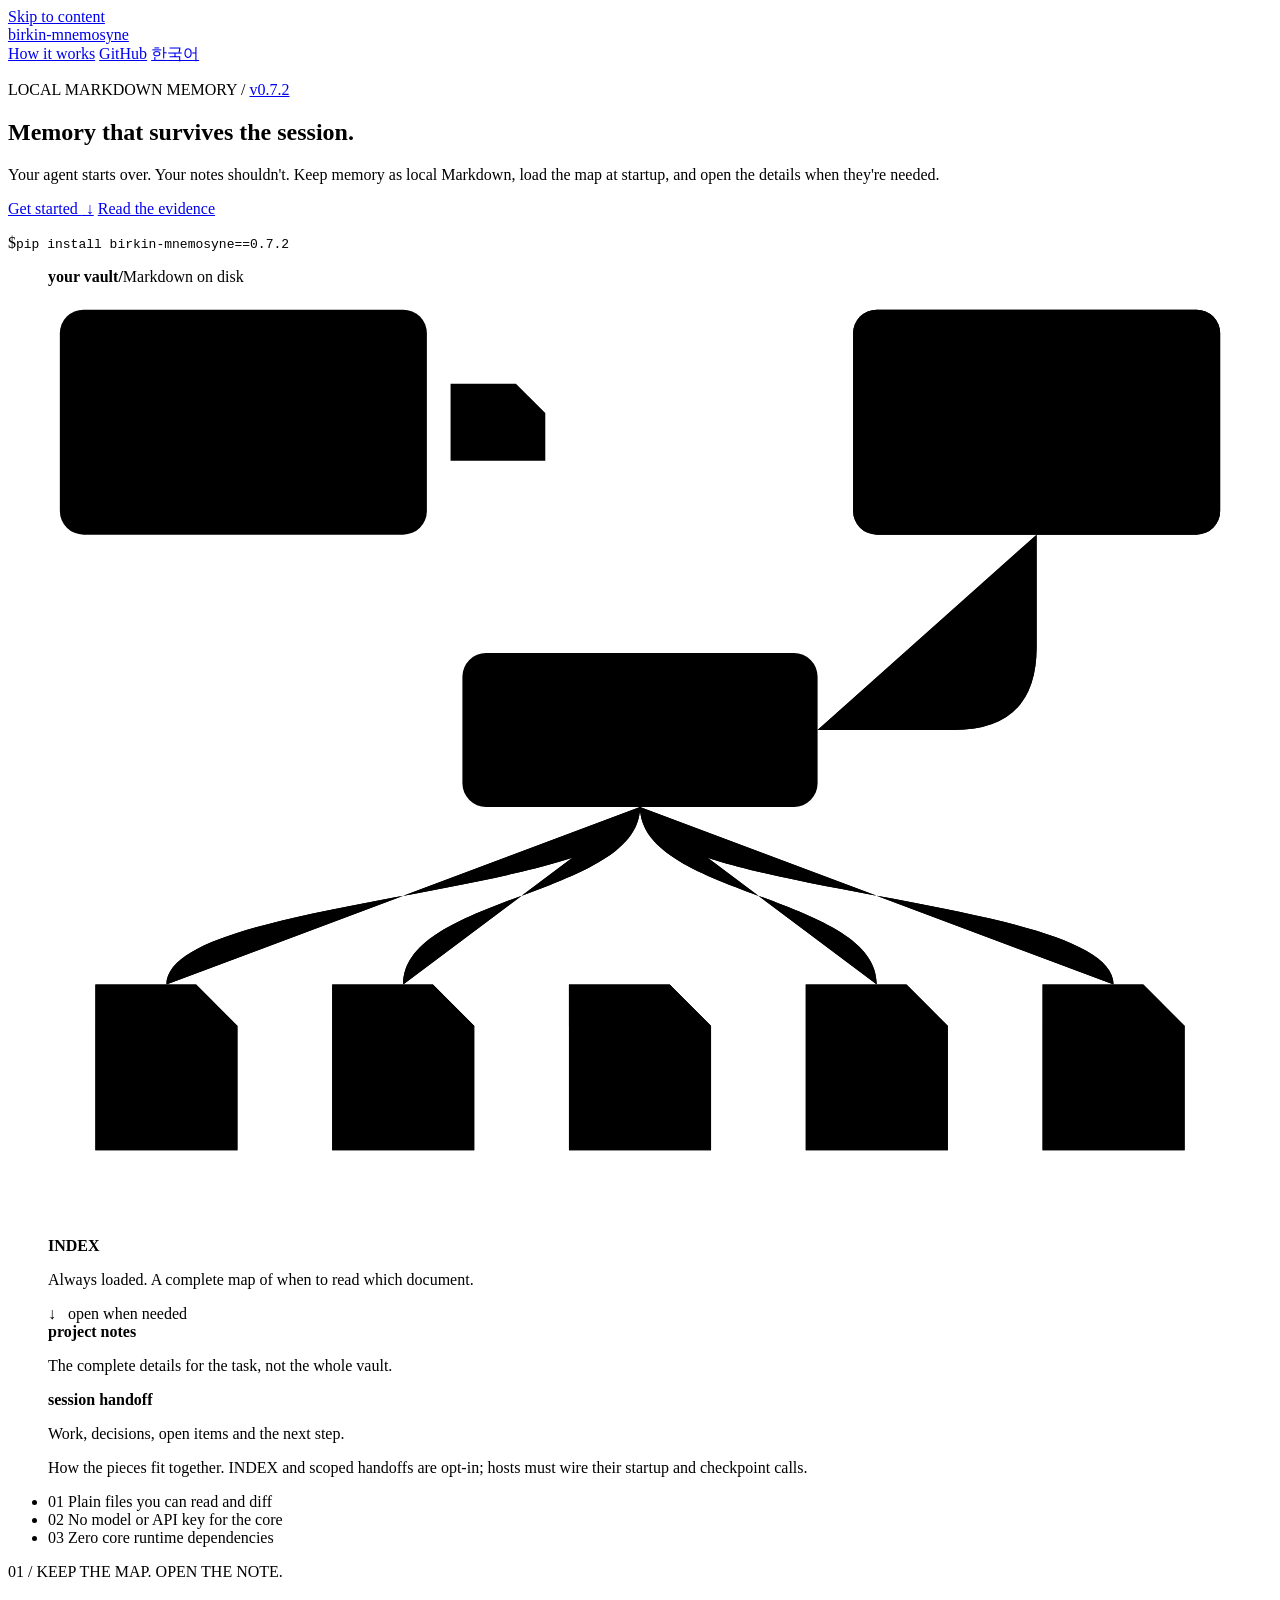
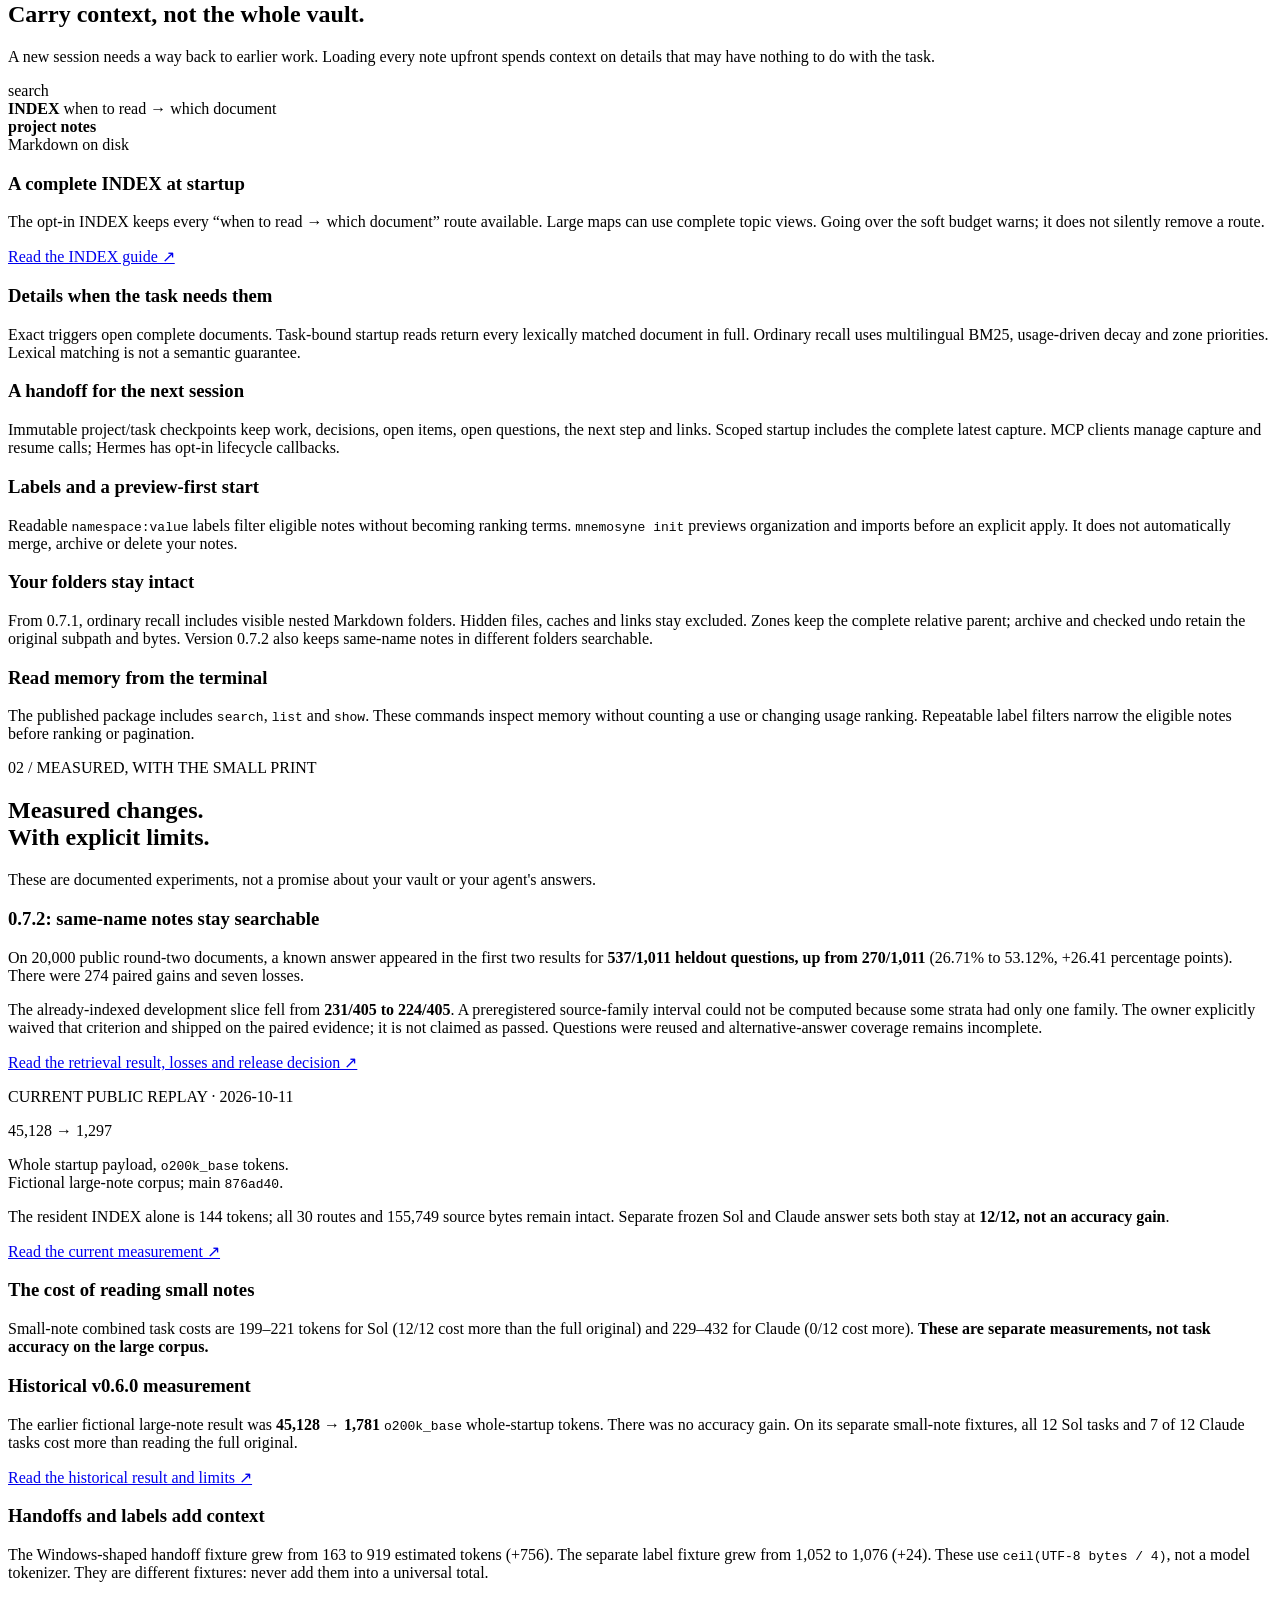
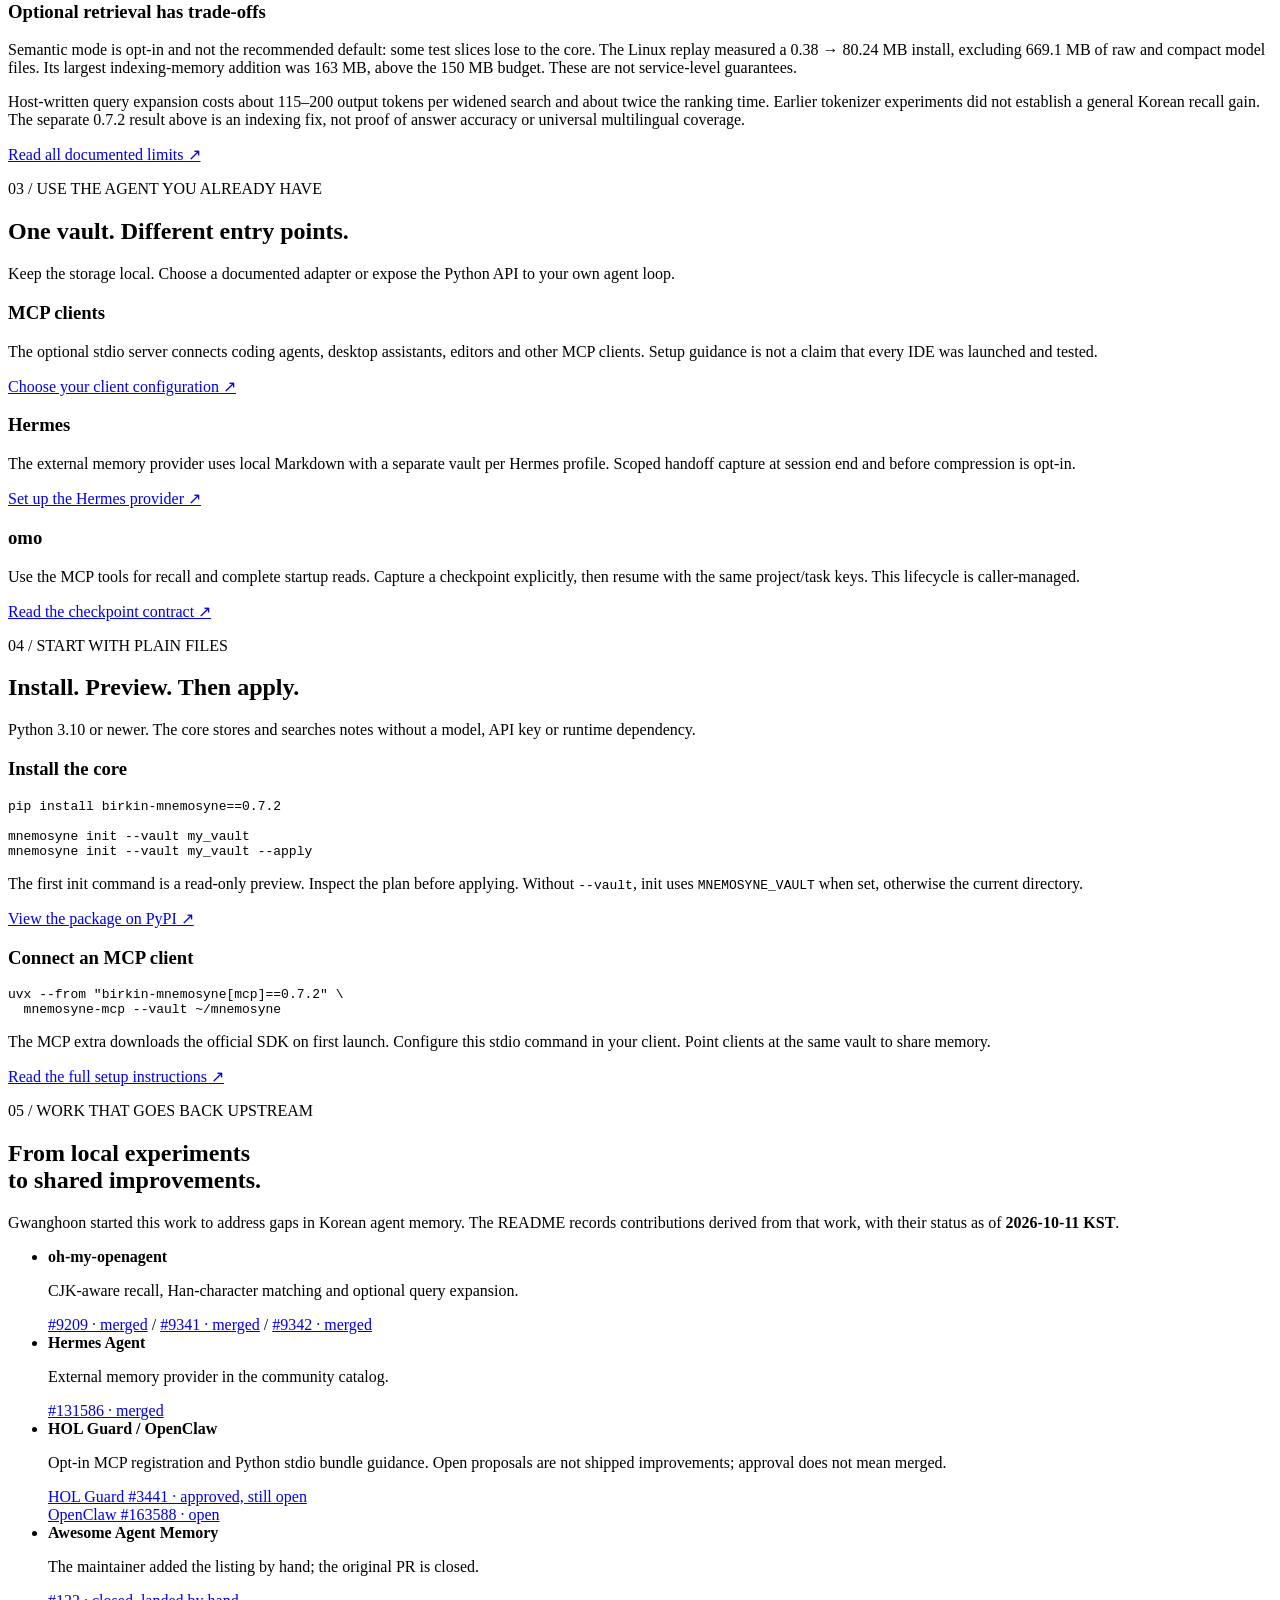
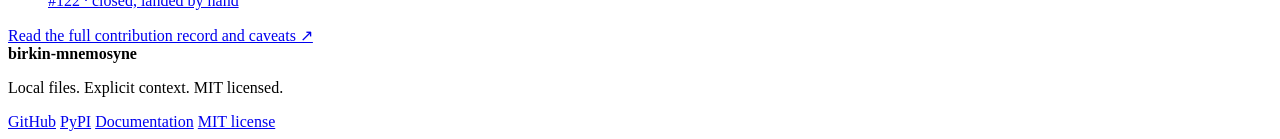
==== commit 73d99349: "fix: retain same-stem notes in 0.7.2" ====
--- a/site/index.html
+++ b/site/index.html
@@ -36,14 +36,14 @@
   <main id="main" data-bg-content>
     <section class="container hero" aria-labelledby="hero-title" data-section="hero" data-bg-node-id="hero">
       <div class="hero-copy">
-        <p class="eyebrow" data-bg-node-id="hero-eyebrow">LOCAL MARKDOWN MEMORY / <a href="https://github.com/ashmoonori-afk/birkin-mnemosyne/releases">v0.7.1</a></p>
+        <p class="eyebrow" data-bg-node-id="hero-eyebrow">LOCAL MARKDOWN MEMORY / <a href="https://github.com/ashmoonori-afk/birkin-mnemosyne/releases">v0.7.2</a></p>
         <h1 id="hero-title" data-bg-node-id="hero-title">Memory that survives the session.</h1>
         <p class="lead" data-bg-node-id="hero-lead">Your agent starts over. Your notes shouldn't. Keep memory as local Markdown, load the map at startup, and open the details when they're needed.</p>
         <div class="actions">
           <a class="button" href="#install">Get started <span aria-hidden="true">&nbsp;↓</span></a>
           <a class="button secondary" href="#measurements">Read the evidence</a>
         </div>
-        <p class="hero-install"><span aria-hidden="true">$</span><code>pip install birkin-mnemosyne==0.7.1</code></p>
+        <p class="hero-install"><span aria-hidden="true">$</span><code>pip install birkin-mnemosyne==0.7.2</code></p>
       </div>
       <figure class="ledger" data-loop data-bg-node-id="hero-ledger">
         <div class="ledger-top"><strong class="mono">your vault/</strong><span class="small">Markdown on disk</span></div>
@@ -183,7 +183,7 @@
         </article>
         <article class="feature" data-reveal>
           <h3>Your folders stay intact</h3>
-          <p>From 0.7.1, ordinary recall includes visible nested Markdown folders. Hidden files, caches and links stay excluded. Zones keep the complete relative parent; archive and checked undo retain the original subpath and bytes.</p>
+          <p>From 0.7.1, ordinary recall includes visible nested Markdown folders. Hidden files, caches and links stay excluded. Zones keep the complete relative parent; archive and checked undo retain the original subpath and bytes. Version 0.7.2 also keeps same-name notes in different folders searchable.</p>
         </article>
         <article class="feature" data-reveal>
           <h3>Read memory from the terminal</h3>
@@ -196,8 +196,14 @@
       <div class="container section">
         <div class="section-heading section-heading--split" data-reveal>
           <p class="eyebrow">02 / MEASURED, WITH THE SMALL PRINT</p>
-          <h2 data-bg-node-id="measure-title">Less startup context.<br>Not a universal saving.</h2>
+          <h2 data-bg-node-id="measure-title">Measured changes.<br>With explicit limits.</h2>
           <p data-bg-node-id="measure-copy">These are documented experiments, not a promise about your vault or your agent's answers.</p>
+        </div>
+        <div class="measure-note" data-reveal id="same-stem-recall">
+          <h3>0.7.2: same-name notes stay searchable</h3>
+          <p>On 20,000 public round-two documents, a known answer appeared in the first two results for <strong>537/1,011 heldout questions, up from 270/1,011</strong> (26.71% to 53.12%, +26.41 percentage points). There were 274 paired gains and seven losses.</p>
+          <p>The already-indexed development slice fell from <strong>231/405 to 224/405</strong>. A preregistered source-family interval could not be computed because some strata had only one family. The owner explicitly waived that criterion and shipped on the paired evidence; it is not claimed as passed. Questions were reused and alternative-answer coverage remains incomplete.</p>
+          <a class="text-link" href="https://github.com/ashmoonori-afk/birkin-mnemosyne/blob/main/docs/releases/0.7.2.md">Read the retrieval result, losses and release decision ↗</a>
         </div>
         <div class="measure">
           <div class="measure-lead" data-reveal>
@@ -231,7 +237,7 @@
             <p>Semantic mode is opt-in and not the recommended default: some test slices lose to the core. The Linux replay measured a <span class="nowrap">0.38 → 80.24 MB</span> install, excluding <span class="nowrap">669.1 MB</span> of raw and compact model files. Its largest indexing-memory addition was <span class="nowrap">163 MB</span>, above the <span class="nowrap">150 MB</span> budget. These are not service-level guarantees.</p>
           </article>
         </div>
-        <p class="measure-note muted">Host-written query expansion costs about 115–200 output tokens per widened search and about twice the ranking time. The default core does not improve Korean recall; synthetic results do not establish superiority, answer accuracy or universal multilingual coverage.</p>
+        <p class="measure-note muted">Host-written query expansion costs about 115–200 output tokens per widened search and about twice the ranking time. Earlier tokenizer experiments did not establish a general Korean recall gain. The separate 0.7.2 result above is an indexing fix, not proof of answer accuracy or universal multilingual coverage.</p>
         <a class="text-link" href="https://github.com/ashmoonori-afk/birkin-mnemosyne/blob/main/README.md#honest-limits">Read all documented limits ↗</a>
       </div>
     </section>
@@ -270,7 +276,7 @@
       <div class="install-grid">
         <article data-reveal>
           <h3>Install the core</h3>
-          <pre><code>pip install <span class="code-token">birkin-mnemosyne==0.7.1</span>
+          <pre><code>pip install <span class="code-token">birkin-mnemosyne==0.7.2</span>
 
 mnemosyne init <span class="code-token">--vault</span> my_vault
 mnemosyne init <span class="code-token">--vault</span> my_vault <span class="code-token">--apply</span></code></pre>
@@ -279,7 +285,7 @@
         </article>
         <article data-reveal>
           <h3>Connect an MCP client</h3>
-          <pre><code>uvx <span class="code-token">--from</span> <span class="code-token">"birkin-mnemosyne[mcp]==0.7.1"</span> \
+          <pre><code>uvx <span class="code-token">--from</span> <span class="code-token">"birkin-mnemosyne[mcp]==0.7.2"</span> \
   <span class="code-token">mnemosyne-mcp</span> <span class="code-token">--vault</span> ~/mnemosyne</code></pre>
           <p>The MCP extra downloads the official SDK on first launch. Configure this stdio command in your client. Point clients at the same vault to share memory.</p>
           <a class="text-link" href="https://github.com/ashmoonori-afk/birkin-mnemosyne/blob/main/README.md#mcp-server-claude-code-claude-desktop-codex-cli-cursor">Read the full setup instructions ↗</a>
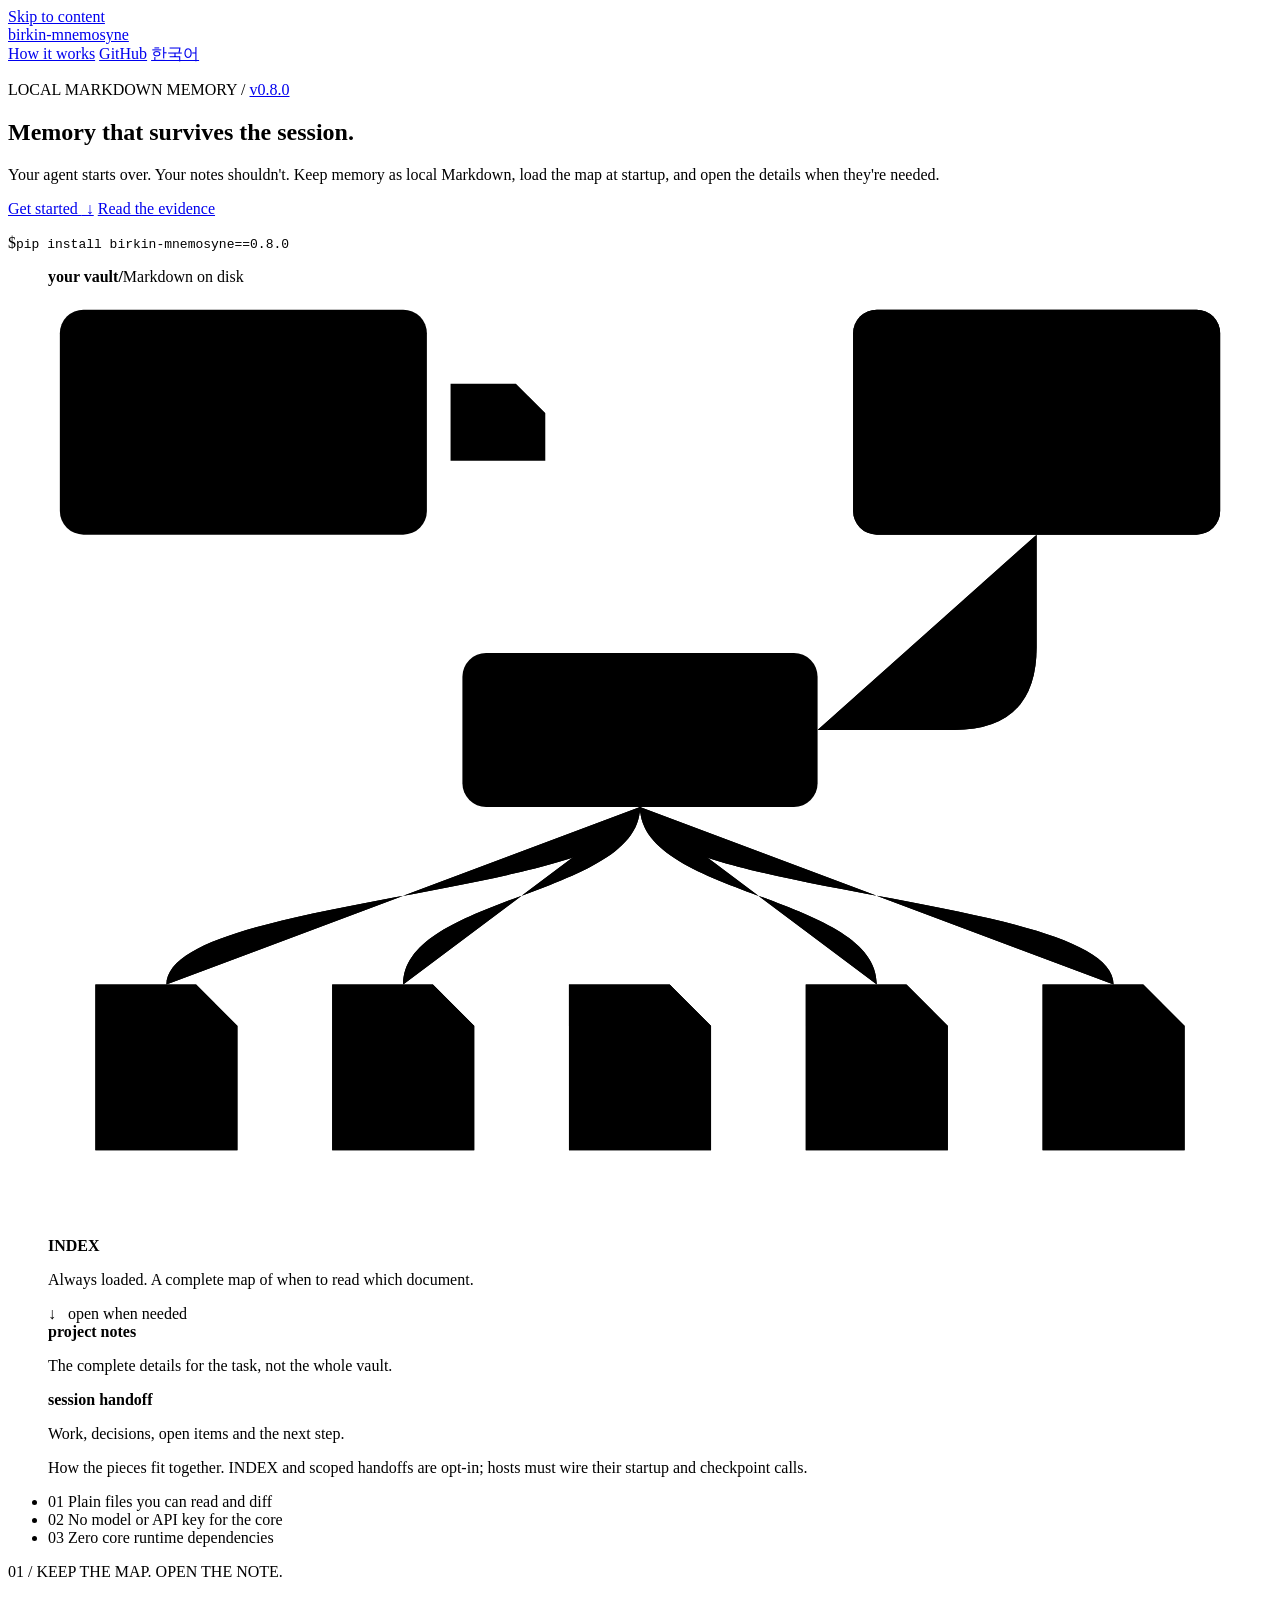
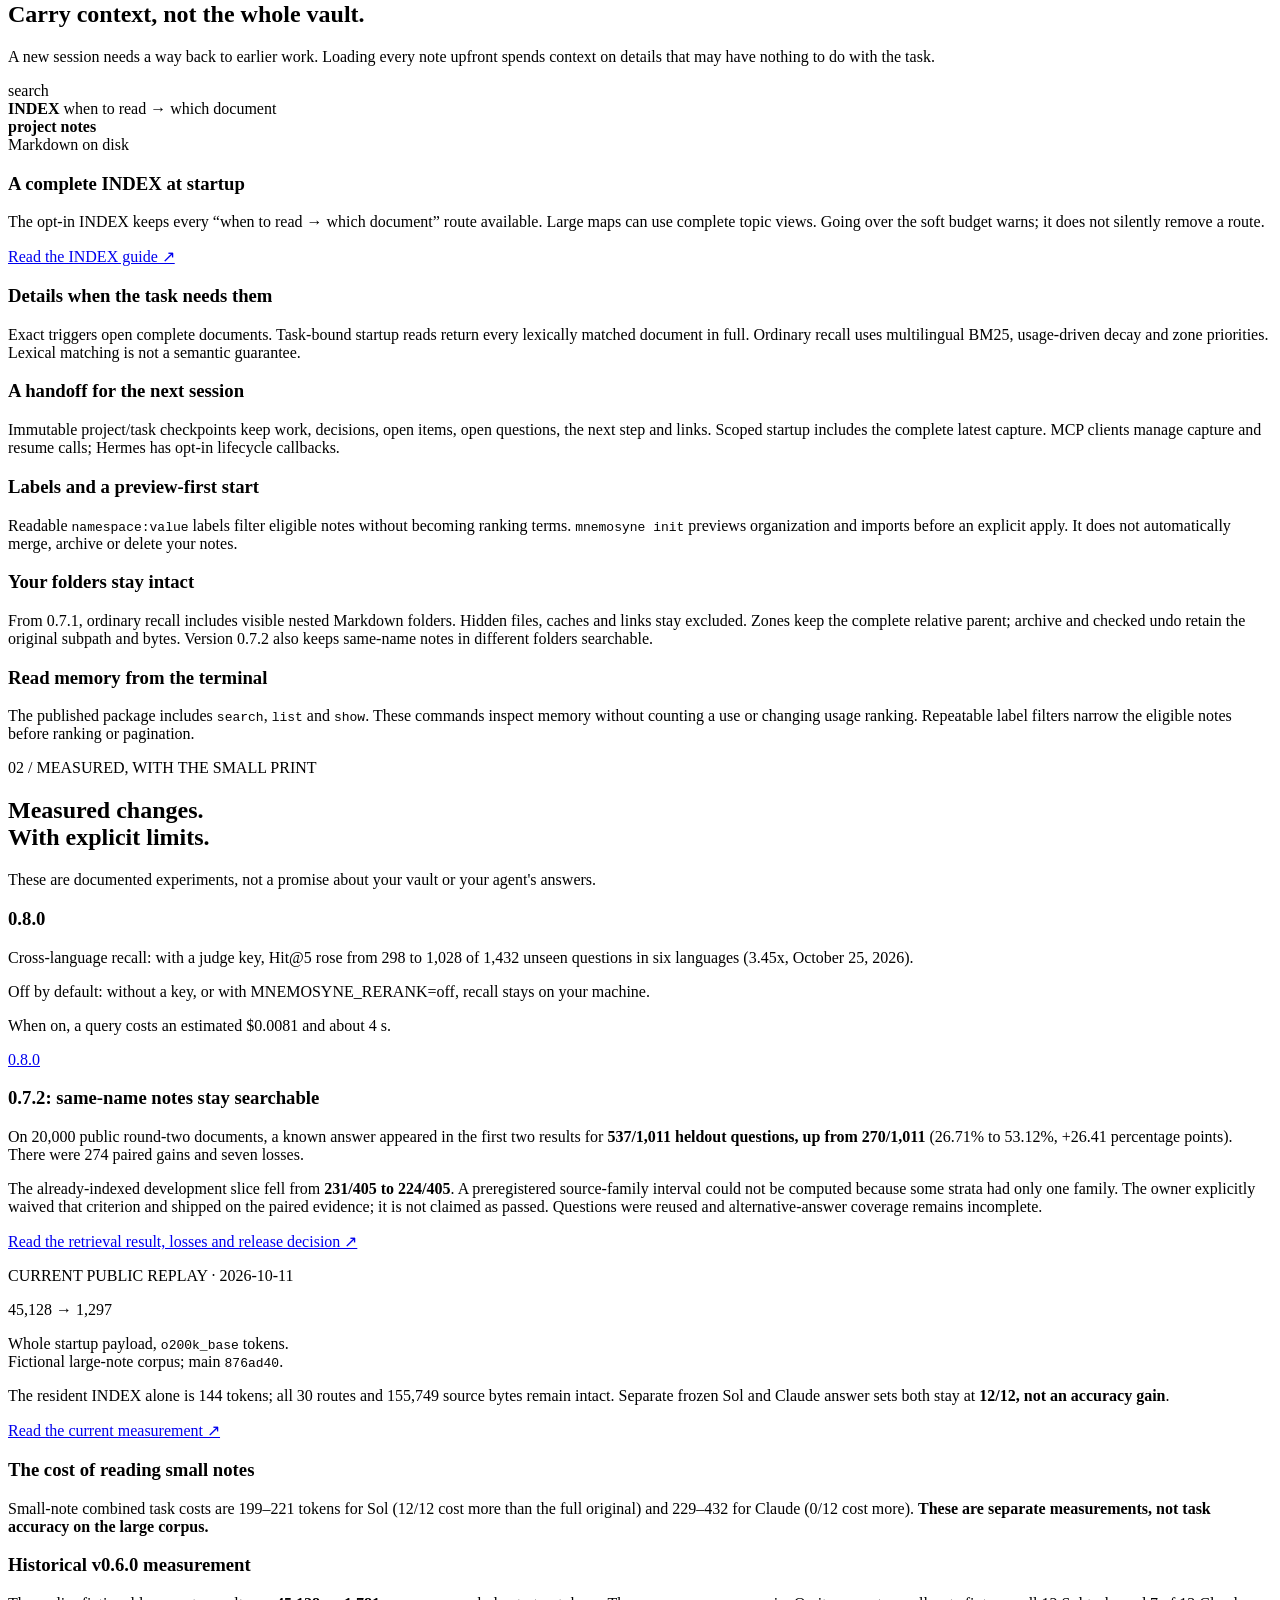
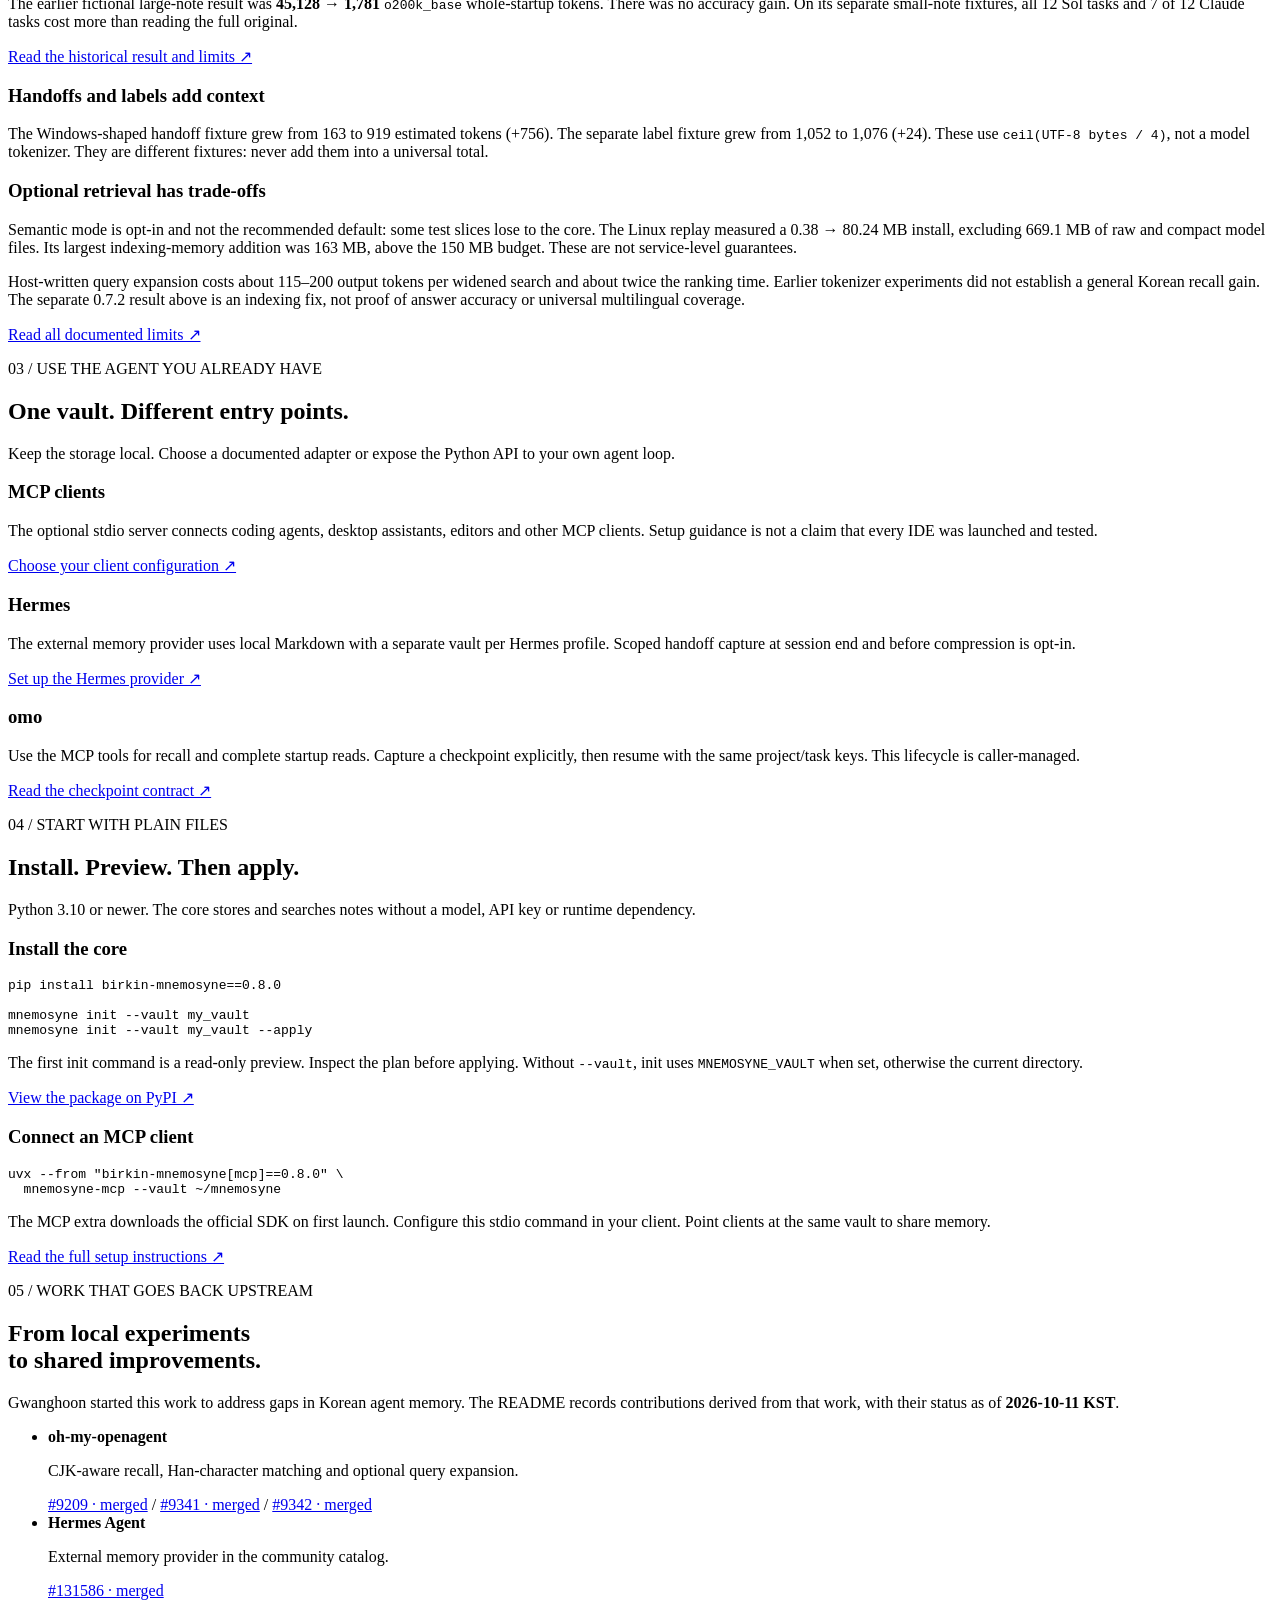
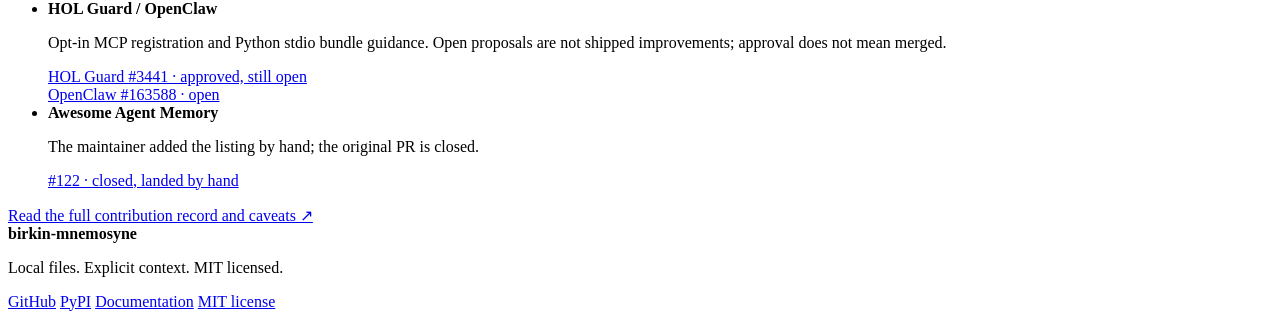
==== commit 5945d84f: "chore: release 0.8.0" ====
--- a/site/index.html
+++ b/site/index.html
@@ -36,14 +36,14 @@
   <main id="main" data-bg-content>
     <section class="container hero" aria-labelledby="hero-title" data-section="hero" data-bg-node-id="hero">
       <div class="hero-copy">
-        <p class="eyebrow" data-bg-node-id="hero-eyebrow">LOCAL MARKDOWN MEMORY / <a href="https://github.com/ashmoonori-afk/birkin-mnemosyne/releases">v0.7.2</a></p>
+        <p class="eyebrow" data-bg-node-id="hero-eyebrow">LOCAL MARKDOWN MEMORY / <a href="https://github.com/ashmoonori-afk/birkin-mnemosyne/releases">v0.8.0</a></p>
         <h1 id="hero-title" data-bg-node-id="hero-title">Memory that survives the session.</h1>
         <p class="lead" data-bg-node-id="hero-lead">Your agent starts over. Your notes shouldn't. Keep memory as local Markdown, load the map at startup, and open the details when they're needed.</p>
         <div class="actions">
           <a class="button" href="#install">Get started <span aria-hidden="true">&nbsp;↓</span></a>
           <a class="button secondary" href="#measurements">Read the evidence</a>
         </div>
-        <p class="hero-install"><span aria-hidden="true">$</span><code>pip install birkin-mnemosyne==0.7.2</code></p>
+        <p class="hero-install"><span aria-hidden="true">$</span><code>pip install birkin-mnemosyne==0.8.0</code></p>
       </div>
       <figure class="ledger" data-loop data-bg-node-id="hero-ledger">
         <div class="ledger-top"><strong class="mono">your vault/</strong><span class="small">Markdown on disk</span></div>
@@ -199,6 +199,13 @@
           <h2 data-bg-node-id="measure-title">Measured changes.<br>With explicit limits.</h2>
           <p data-bg-node-id="measure-copy">These are documented experiments, not a promise about your vault or your agent's answers.</p>
         </div>
+        <div class="measure-note" data-reveal id="cross-language-recall">
+          <h3>0.8.0</h3>
+          <p>Cross-language recall: with a judge key, Hit@5 rose from 298 to 1,028 of 1,432 unseen questions in six languages (3.45x, October 25, 2026).</p>
+          <p>Off by default: without a key, or with MNEMOSYNE_RERANK=off, recall stays on your machine.</p>
+          <p>When on, a query costs an estimated $0.0081 and about 4 s.</p>
+          <a class="text-link" href="https://github.com/ashmoonori-afk/birkin-mnemosyne/blob/main/docs/releases/0.8.0.md">0.8.0</a>
+        </div>
         <div class="measure-note" data-reveal id="same-stem-recall">
           <h3>0.7.2: same-name notes stay searchable</h3>
           <p>On 20,000 public round-two documents, a known answer appeared in the first two results for <strong>537/1,011 heldout questions, up from 270/1,011</strong> (26.71% to 53.12%, +26.41 percentage points). There were 274 paired gains and seven losses.</p>
@@ -276,7 +283,7 @@
       <div class="install-grid">
         <article data-reveal>
           <h3>Install the core</h3>
-          <pre><code>pip install <span class="code-token">birkin-mnemosyne==0.7.2</span>
+          <pre><code>pip install <span class="code-token">birkin-mnemosyne==0.8.0</span>
 
 mnemosyne init <span class="code-token">--vault</span> my_vault
 mnemosyne init <span class="code-token">--vault</span> my_vault <span class="code-token">--apply</span></code></pre>
@@ -285,7 +292,7 @@
         </article>
         <article data-reveal>
           <h3>Connect an MCP client</h3>
-          <pre><code>uvx <span class="code-token">--from</span> <span class="code-token">"birkin-mnemosyne[mcp]==0.7.2"</span> \
+          <pre><code>uvx <span class="code-token">--from</span> <span class="code-token">"birkin-mnemosyne[mcp]==0.8.0"</span> \
   <span class="code-token">mnemosyne-mcp</span> <span class="code-token">--vault</span> ~/mnemosyne</code></pre>
           <p>The MCP extra downloads the official SDK on first launch. Configure this stdio command in your client. Point clients at the same vault to share memory.</p>
           <a class="text-link" href="https://github.com/ashmoonori-afk/birkin-mnemosyne/blob/main/README.md#mcp-server-claude-code-claude-desktop-codex-cli-cursor">Read the full setup instructions ↗</a>
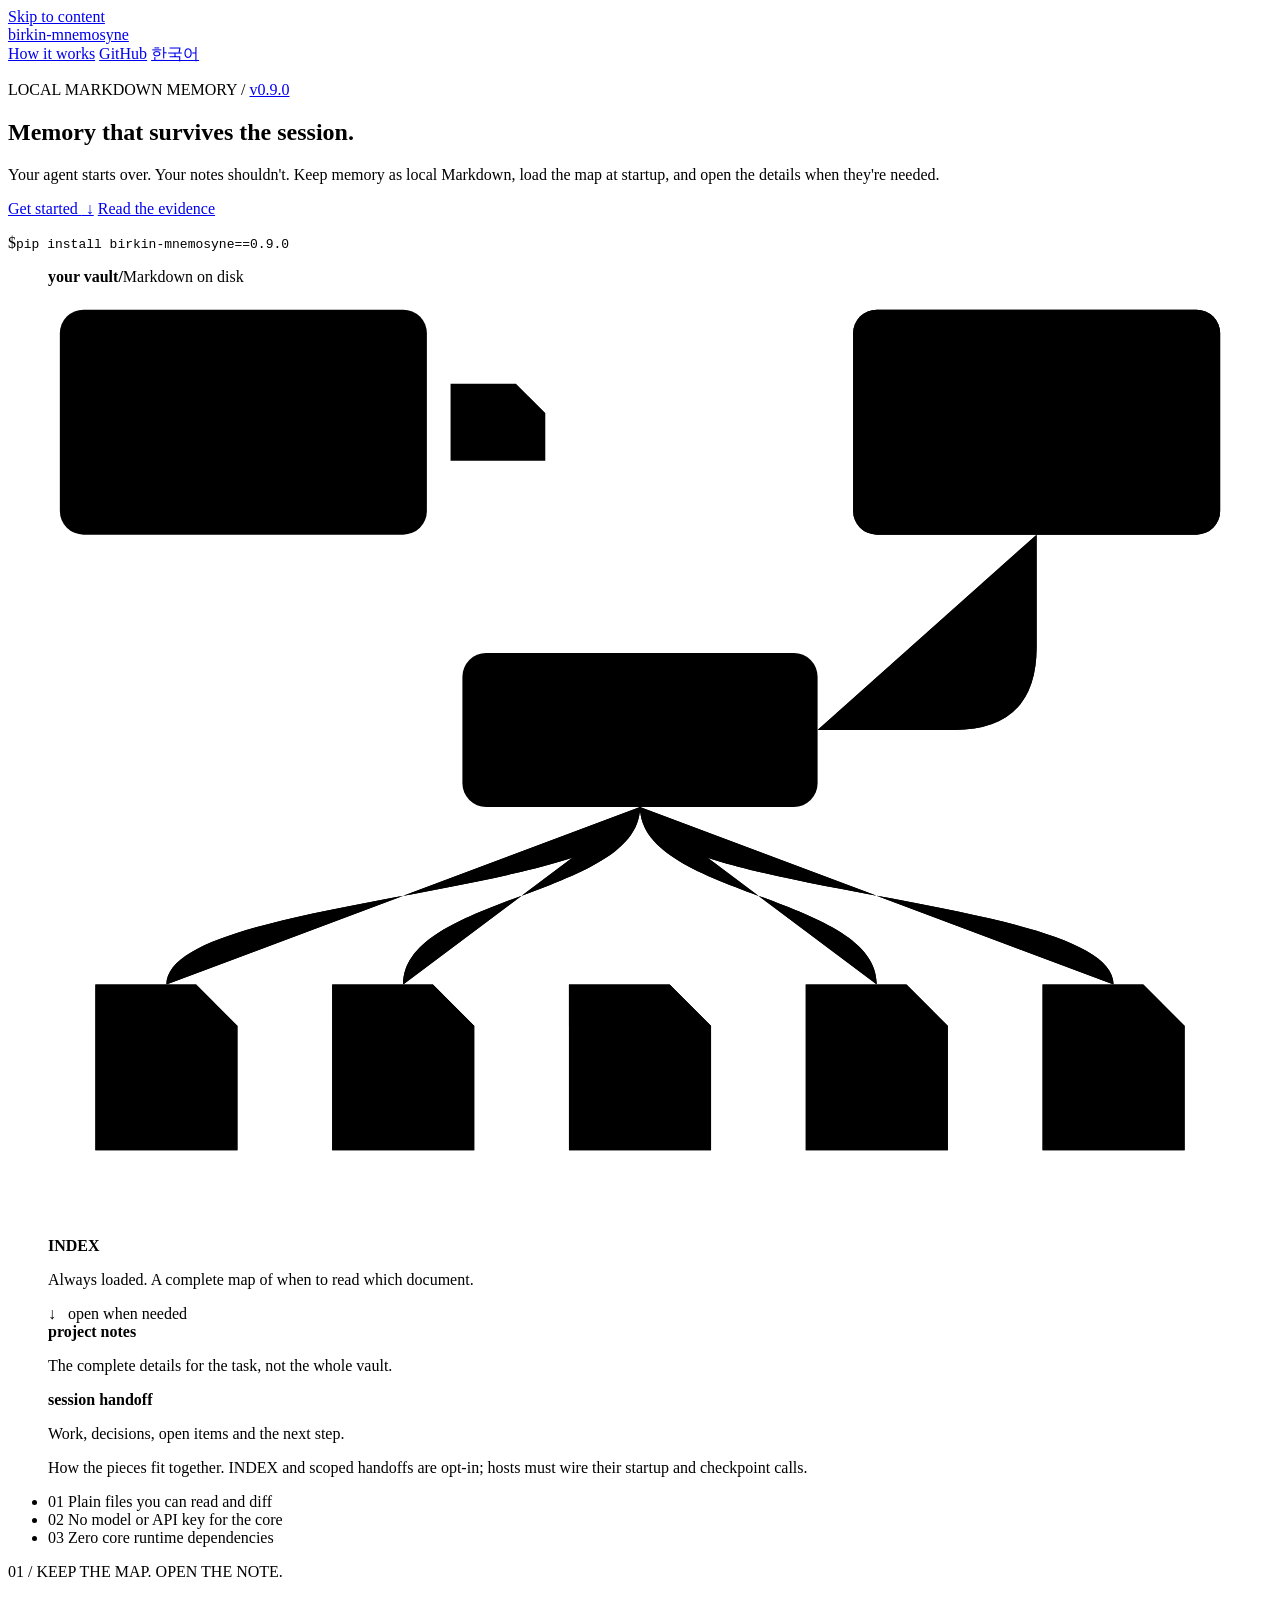
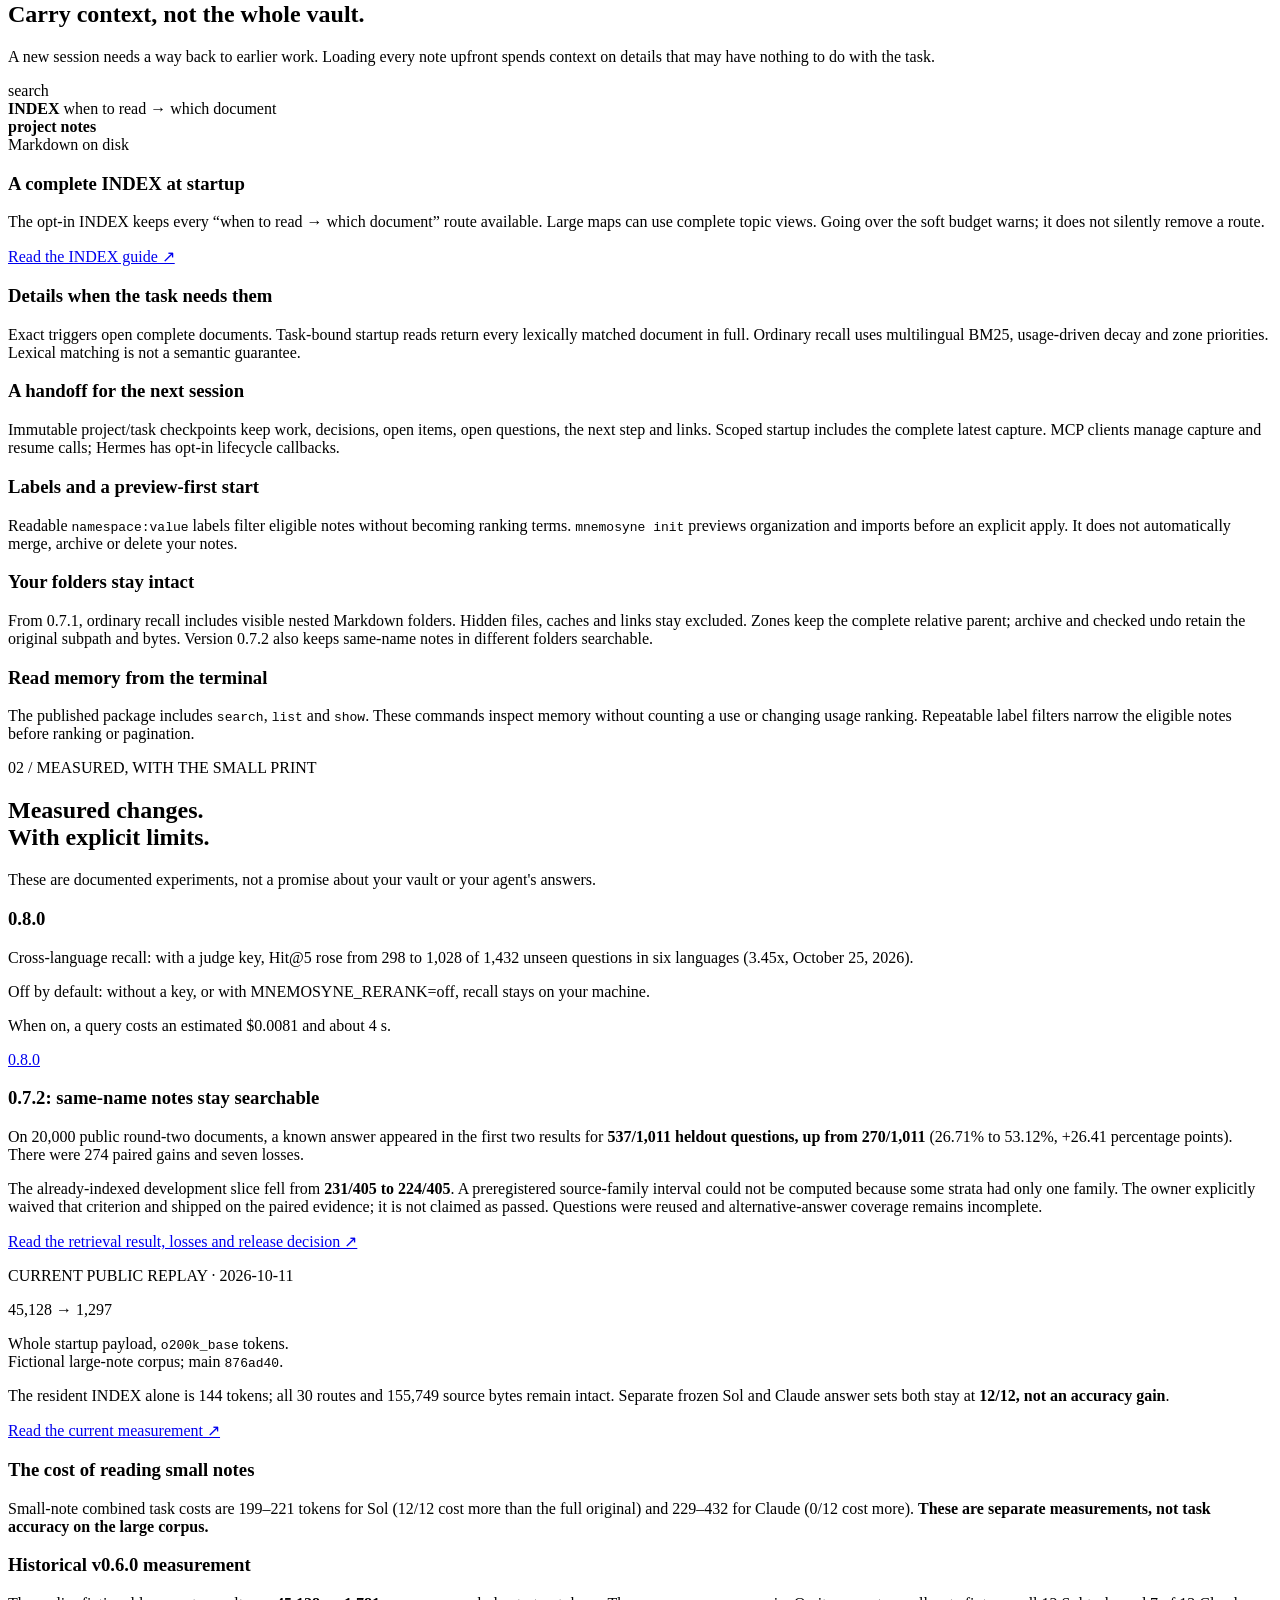
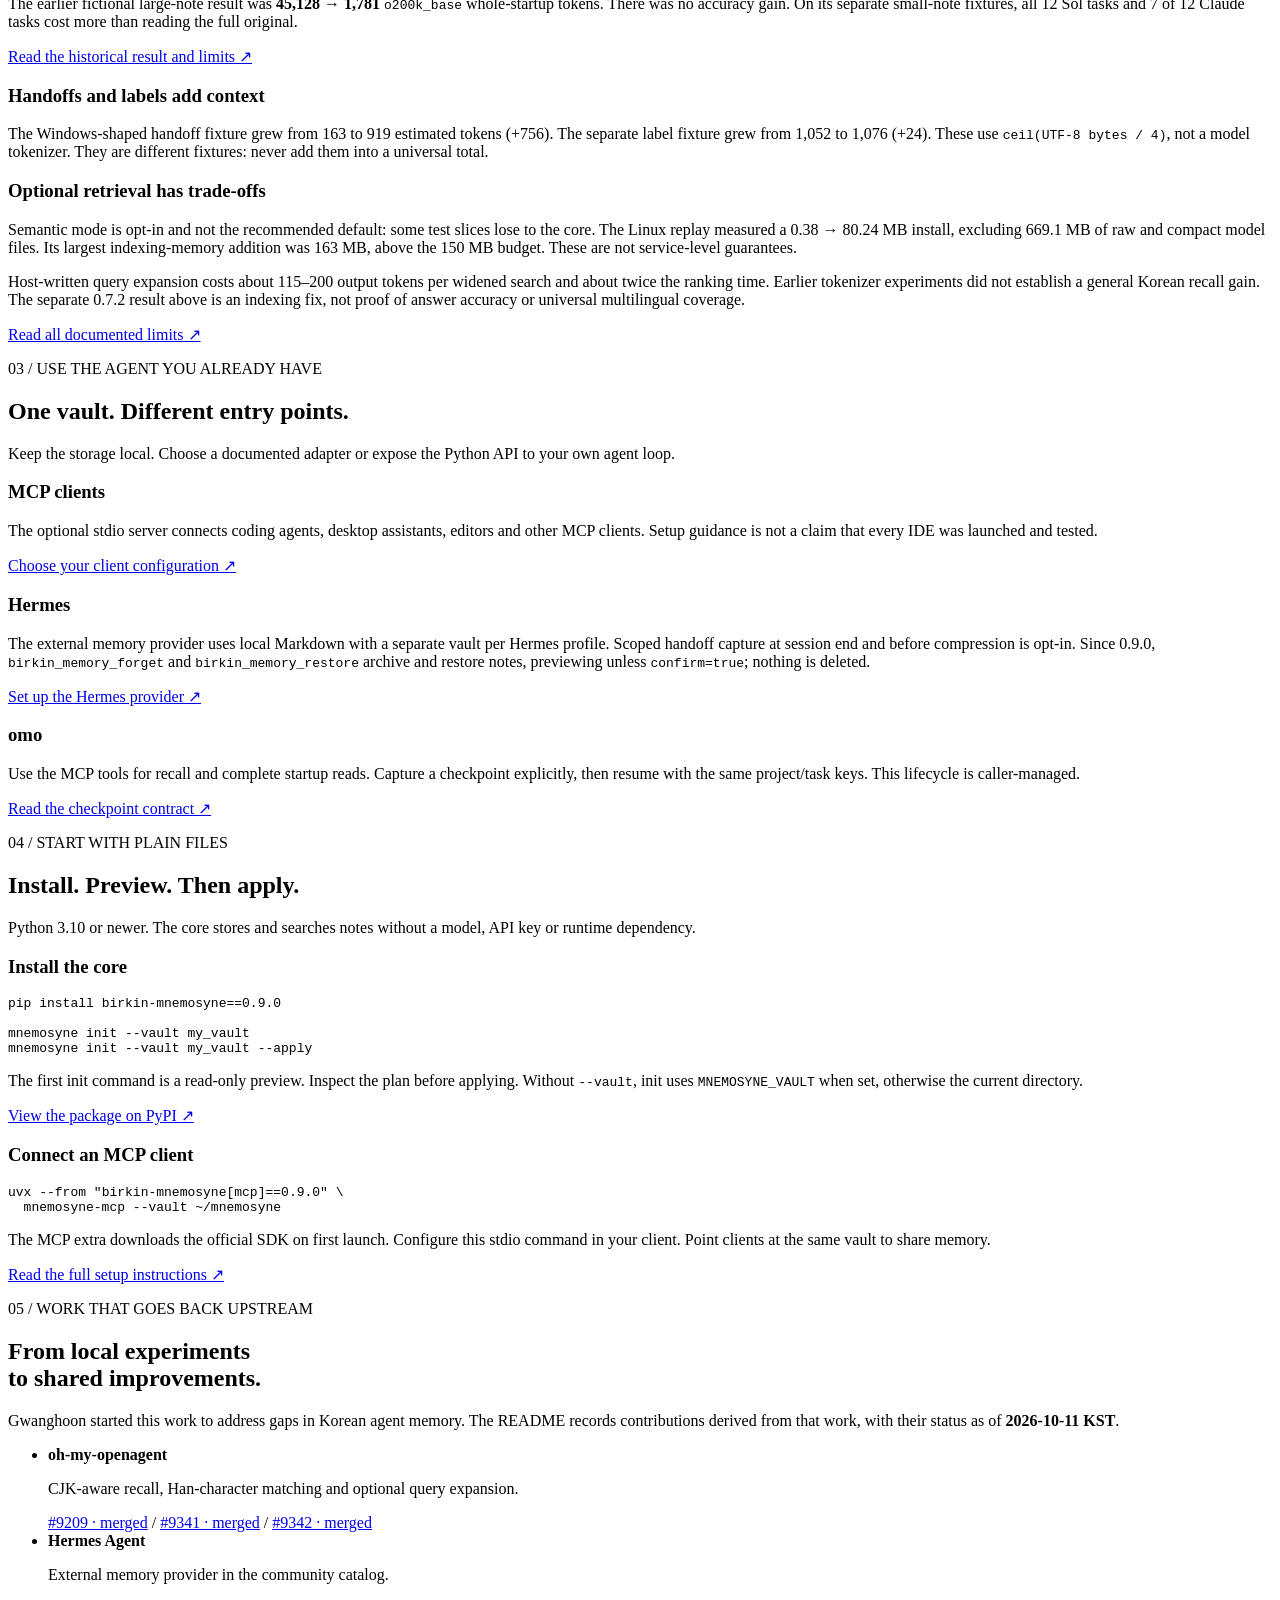
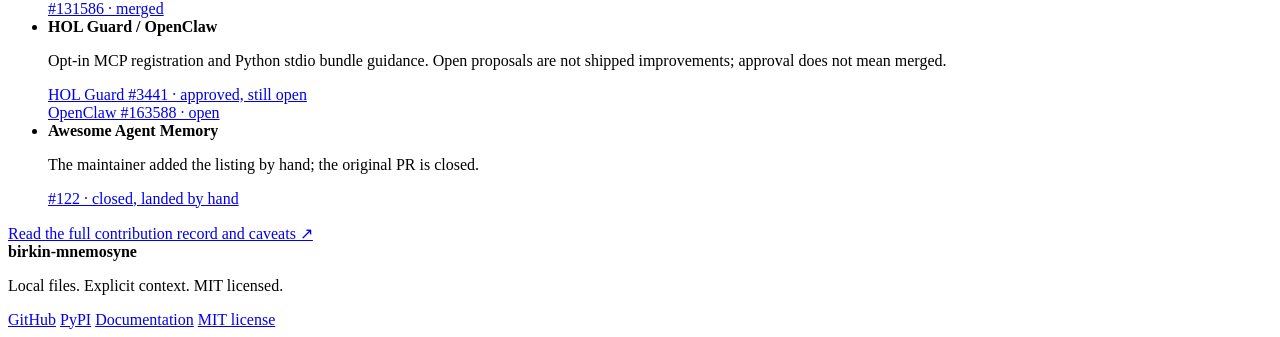
==== commit 22d453ec: "chore: release 0.9.0" ====
--- a/site/index.html
+++ b/site/index.html
@@ -36,14 +36,14 @@
   <main id="main" data-bg-content>
     <section class="container hero" aria-labelledby="hero-title" data-section="hero" data-bg-node-id="hero">
       <div class="hero-copy">
-        <p class="eyebrow" data-bg-node-id="hero-eyebrow">LOCAL MARKDOWN MEMORY / <a href="https://github.com/ashmoonori-afk/birkin-mnemosyne/releases">v0.8.0</a></p>
+        <p class="eyebrow" data-bg-node-id="hero-eyebrow">LOCAL MARKDOWN MEMORY / <a href="https://github.com/ashmoonori-afk/birkin-mnemosyne/releases">v0.9.0</a></p>
         <h1 id="hero-title" data-bg-node-id="hero-title">Memory that survives the session.</h1>
         <p class="lead" data-bg-node-id="hero-lead">Your agent starts over. Your notes shouldn't. Keep memory as local Markdown, load the map at startup, and open the details when they're needed.</p>
         <div class="actions">
           <a class="button" href="#install">Get started <span aria-hidden="true">&nbsp;↓</span></a>
           <a class="button secondary" href="#measurements">Read the evidence</a>
         </div>
-        <p class="hero-install"><span aria-hidden="true">$</span><code>pip install birkin-mnemosyne==0.8.0</code></p>
+        <p class="hero-install"><span aria-hidden="true">$</span><code>pip install birkin-mnemosyne==0.9.0</code></p>
       </div>
       <figure class="ledger" data-loop data-bg-node-id="hero-ledger">
         <div class="ledger-top"><strong class="mono">your vault/</strong><span class="small">Markdown on disk</span></div>
@@ -204,7 +204,7 @@
           <p>Cross-language recall: with a judge key, Hit@5 rose from 298 to 1,028 of 1,432 unseen questions in six languages (3.45x, October 25, 2026).</p>
           <p>Off by default: without a key, or with MNEMOSYNE_RERANK=off, recall stays on your machine.</p>
           <p>When on, a query costs an estimated $0.0081 and about 4 s.</p>
-          <a class="text-link" href="https://github.com/ashmoonori-afk/birkin-mnemosyne/blob/main/docs/releases/0.8.0.md">0.8.0</a>
+          <a class="text-link" href="https://github.com/ashmoonori-afk/birkin-mnemosyne/blob/5945d84f6c36c9d1156f94f1eb002ff71470f9c5/docs/releases/0.8.0.md">0.8.0</a>
         </div>
         <div class="measure-note" data-reveal id="same-stem-recall">
           <h3>0.7.2: same-name notes stay searchable</h3>
@@ -263,7 +263,7 @@
         </article>
         <article class="reference" data-reveal>
           <h3>Hermes</h3>
-          <p>The external memory provider uses local Markdown with a separate vault per Hermes profile. Scoped handoff capture at session end and before compression is opt-in.</p>
+          <p>The external memory provider uses local Markdown with a separate vault per Hermes profile. Scoped handoff capture at session end and before compression is opt-in. Since 0.9.0, <code>birkin_memory_forget</code> and <code>birkin_memory_restore</code> archive and restore notes, previewing unless <code>confirm=true</code>; nothing is deleted.</p>
           <a class="text-link" href="https://github.com/ashmoonori-afk/birkin-mnemosyne/blob/main/integrations/hermes/README.md">Set up the Hermes provider ↗</a>
         </article>
         <article class="reference" data-reveal>
@@ -283,7 +283,7 @@
       <div class="install-grid">
         <article data-reveal>
           <h3>Install the core</h3>
-          <pre><code>pip install <span class="code-token">birkin-mnemosyne==0.8.0</span>
+          <pre><code>pip install <span class="code-token">birkin-mnemosyne==0.9.0</span>
 
 mnemosyne init <span class="code-token">--vault</span> my_vault
 mnemosyne init <span class="code-token">--vault</span> my_vault <span class="code-token">--apply</span></code></pre>
@@ -292,7 +292,7 @@
         </article>
         <article data-reveal>
           <h3>Connect an MCP client</h3>
-          <pre><code>uvx <span class="code-token">--from</span> <span class="code-token">"birkin-mnemosyne[mcp]==0.8.0"</span> \
+          <pre><code>uvx <span class="code-token">--from</span> <span class="code-token">"birkin-mnemosyne[mcp]==0.9.0"</span> \
   <span class="code-token">mnemosyne-mcp</span> <span class="code-token">--vault</span> ~/mnemosyne</code></pre>
           <p>The MCP extra downloads the official SDK on first launch. Configure this stdio command in your client. Point clients at the same vault to share memory.</p>
           <a class="text-link" href="https://github.com/ashmoonori-afk/birkin-mnemosyne/blob/main/README.md#mcp-server-claude-code-claude-desktop-codex-cli-cursor">Read the full setup instructions ↗</a>
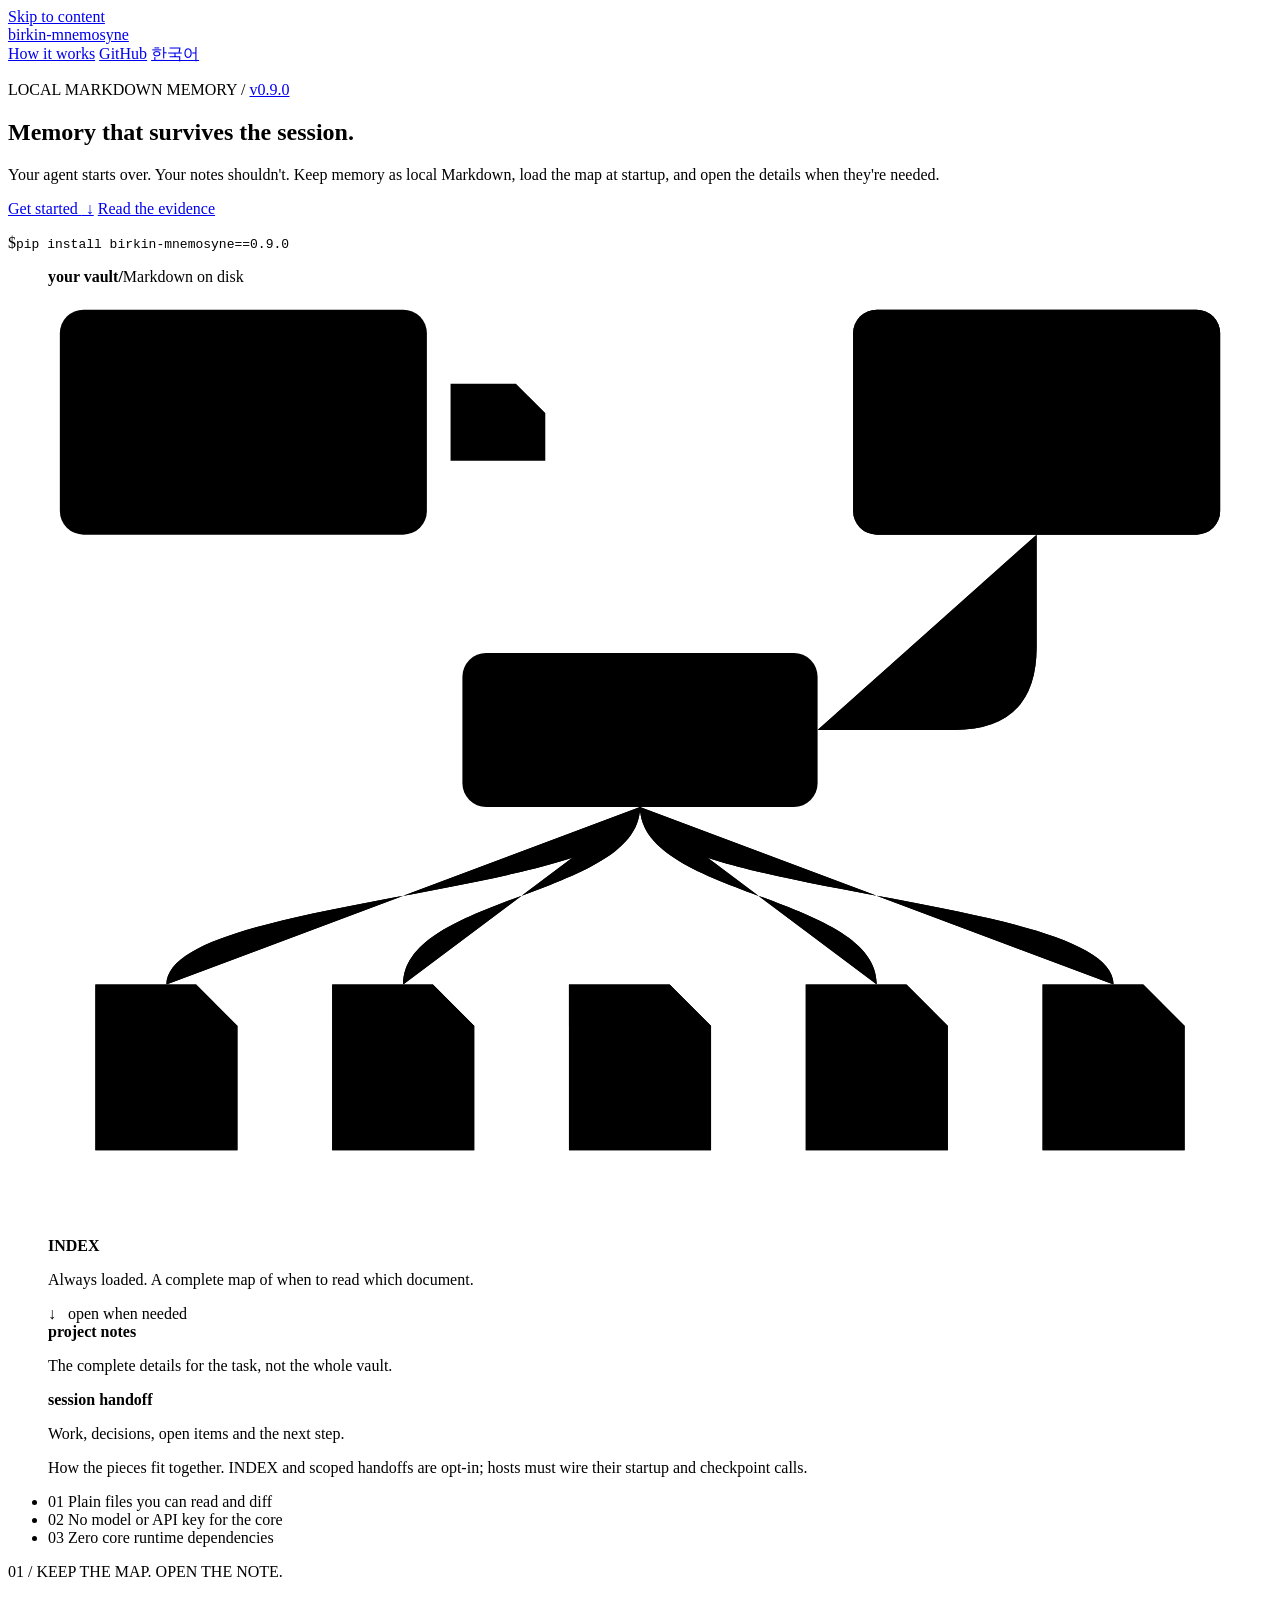
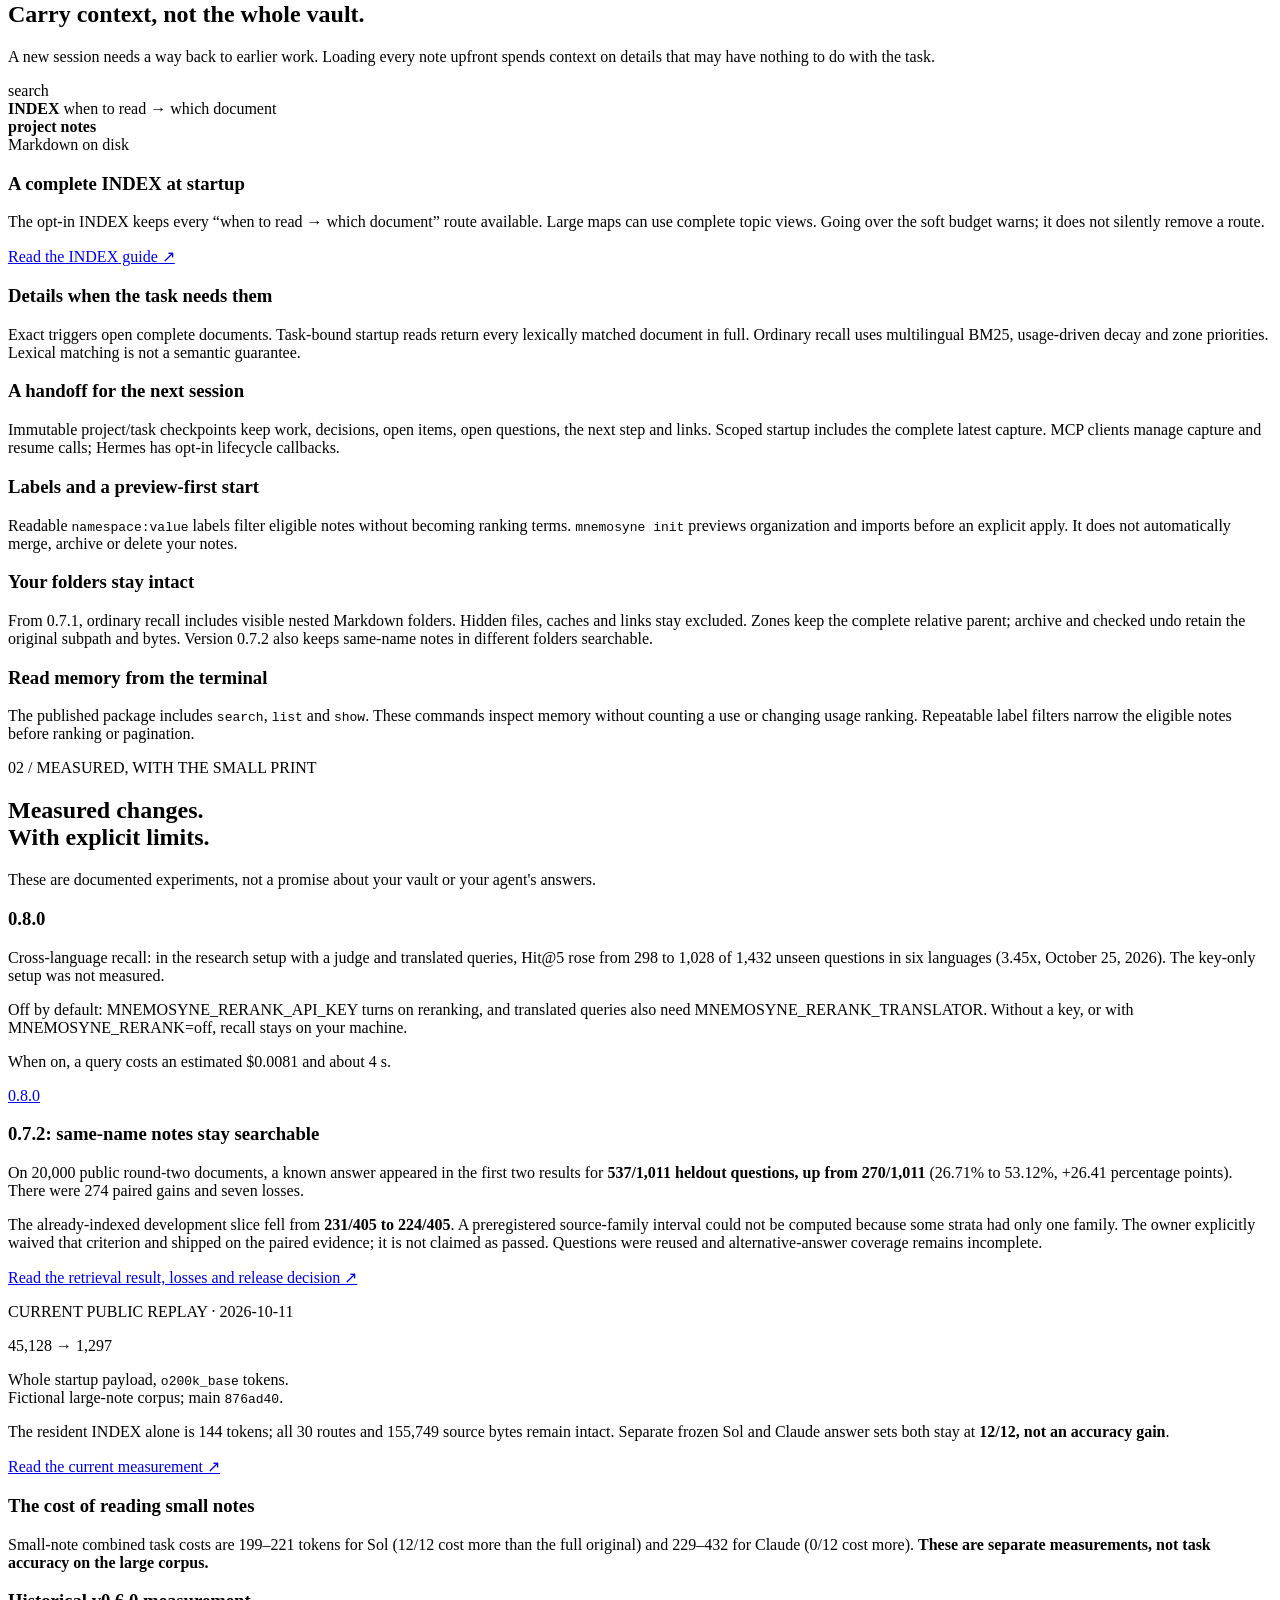
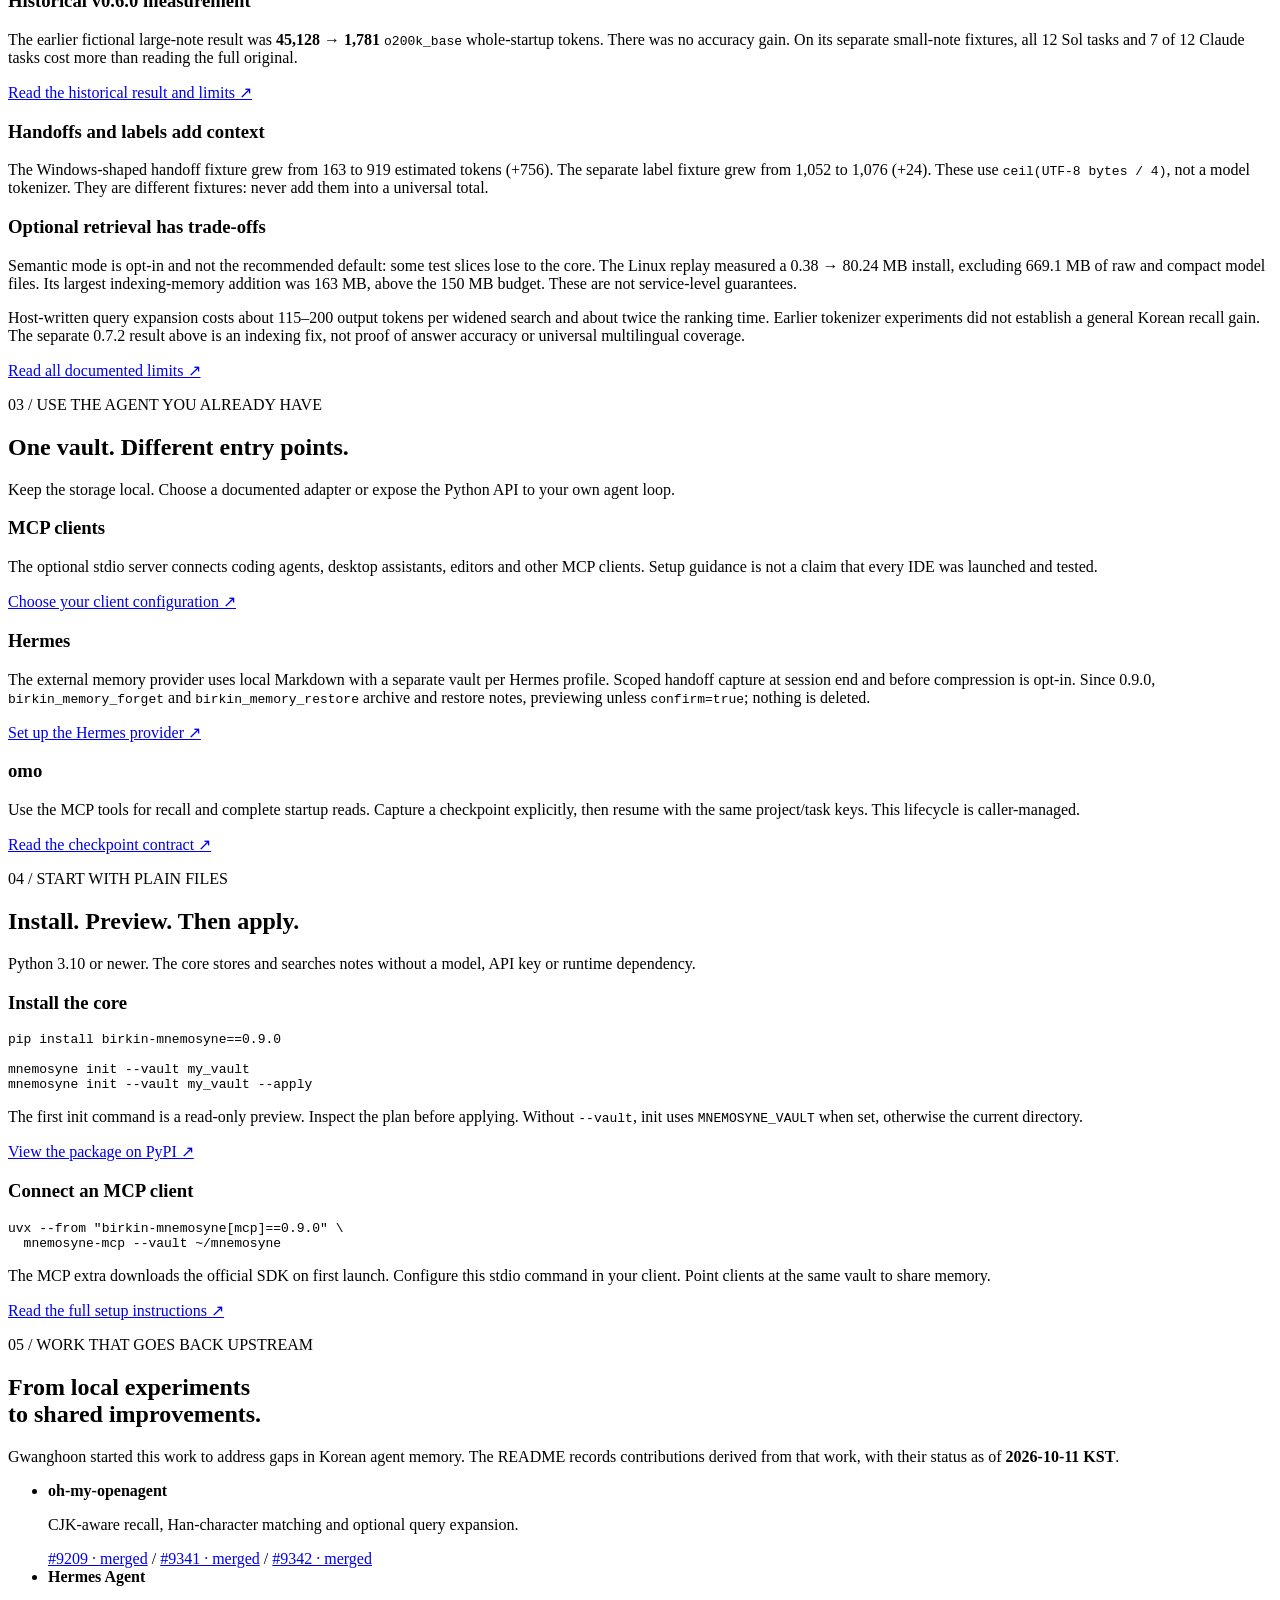
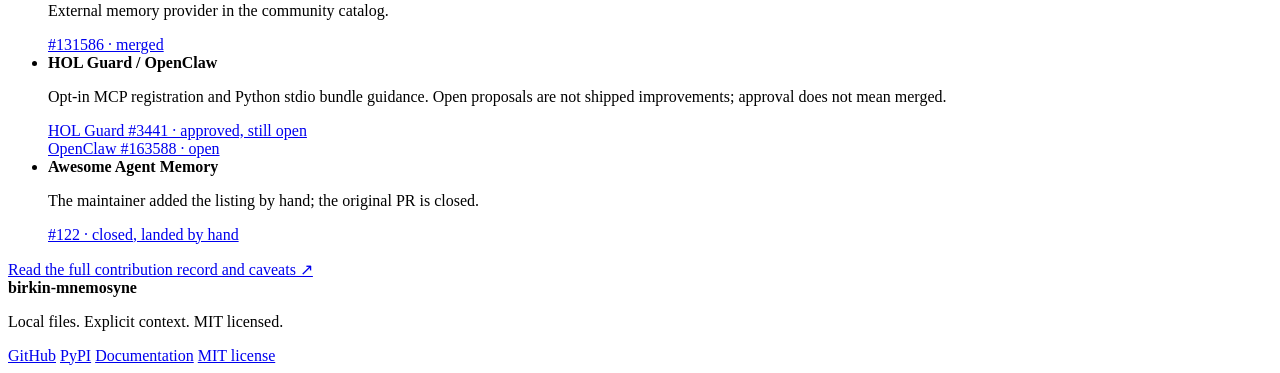
==== commit 3257fb80: "docs: scope reranking claims and label released INDEX results" ====
--- a/site/index.html
+++ b/site/index.html
@@ -201,8 +201,8 @@
         </div>
         <div class="measure-note" data-reveal id="cross-language-recall">
           <h3>0.8.0</h3>
-          <p>Cross-language recall: with a judge key, Hit@5 rose from 298 to 1,028 of 1,432 unseen questions in six languages (3.45x, October 25, 2026).</p>
-          <p>Off by default: without a key, or with MNEMOSYNE_RERANK=off, recall stays on your machine.</p>
+          <p>Cross-language recall: in the research setup with a judge and translated queries, Hit@5 rose from 298 to 1,028 of 1,432 unseen questions in six languages (3.45x, October 25, 2026). The key-only setup was not measured.</p>
+          <p>Off by default: MNEMOSYNE_RERANK_API_KEY turns on reranking, and translated queries also need MNEMOSYNE_RERANK_TRANSLATOR. Without a key, or with MNEMOSYNE_RERANK=off, recall stays on your machine.</p>
           <p>When on, a query costs an estimated $0.0081 and about 4 s.</p>
           <a class="text-link" href="https://github.com/ashmoonori-afk/birkin-mnemosyne/blob/5945d84f6c36c9d1156f94f1eb002ff71470f9c5/docs/releases/0.8.0.md">0.8.0</a>
         </div>
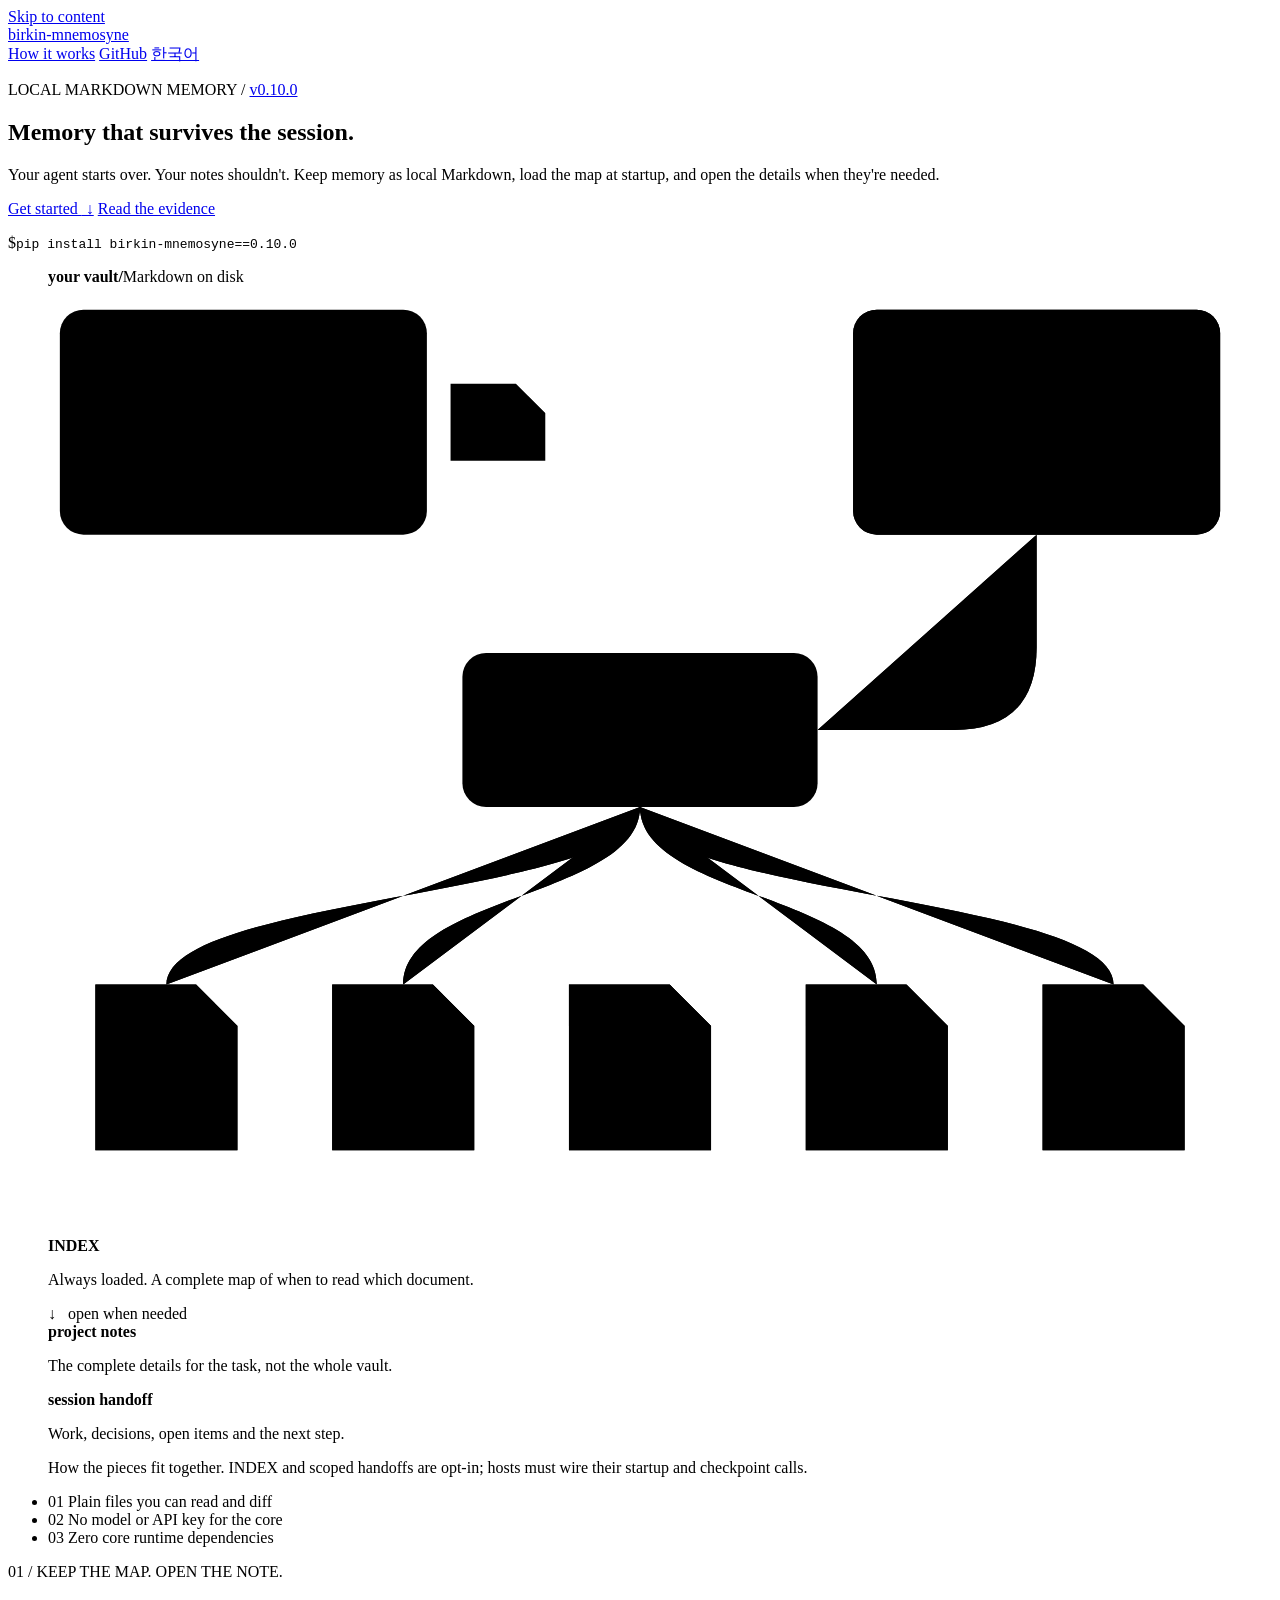
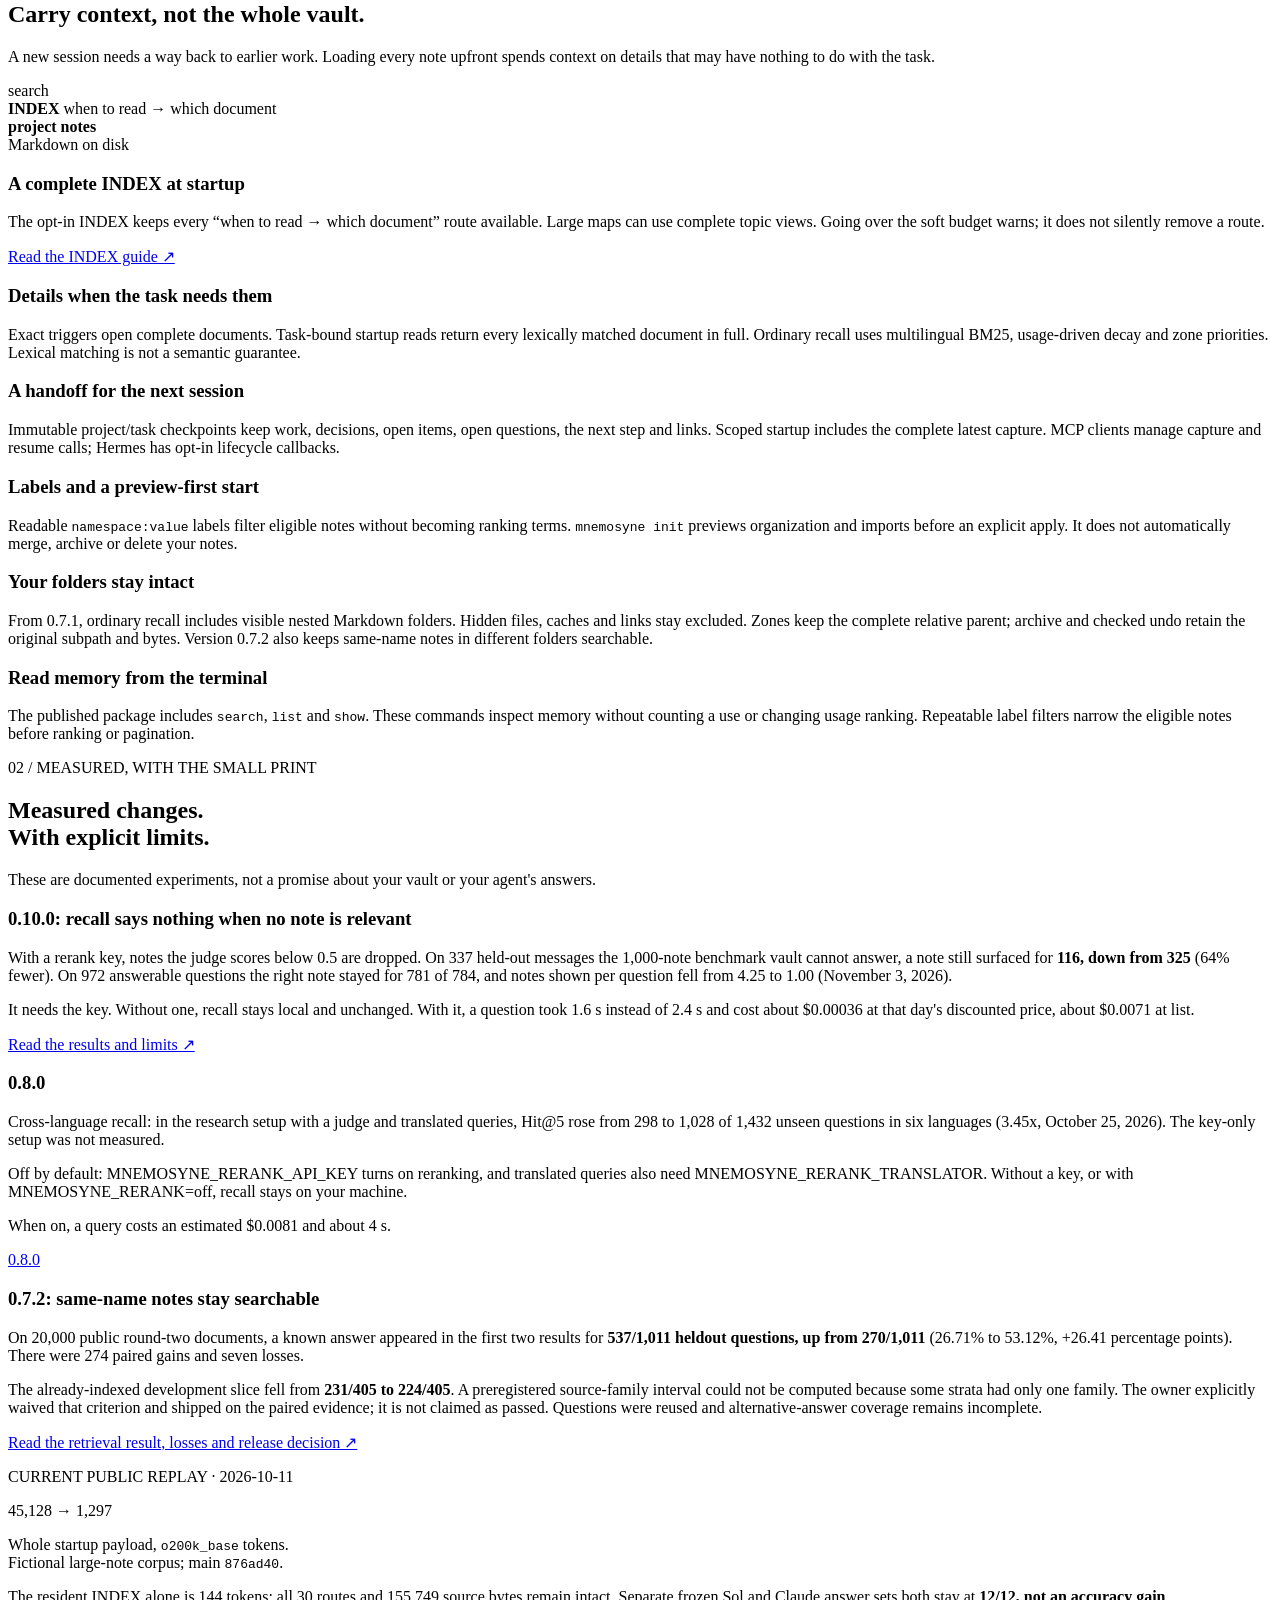
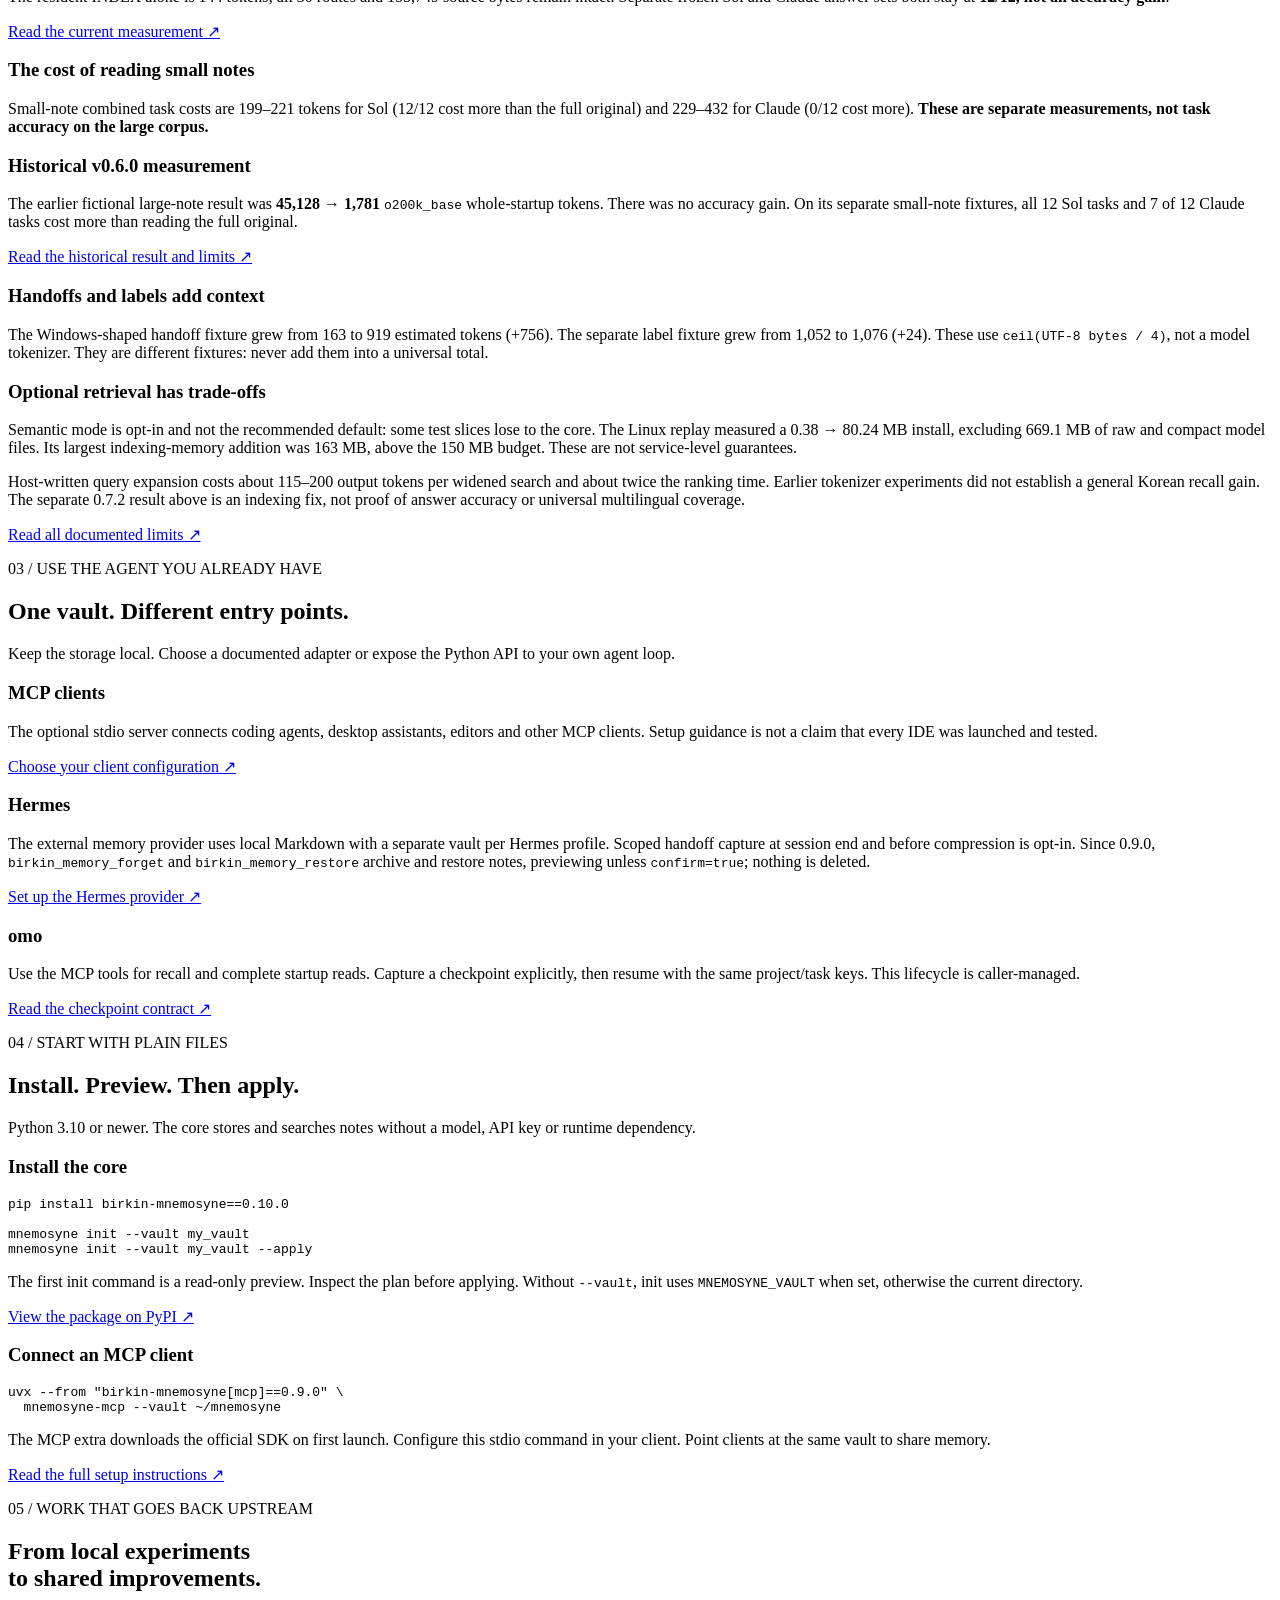
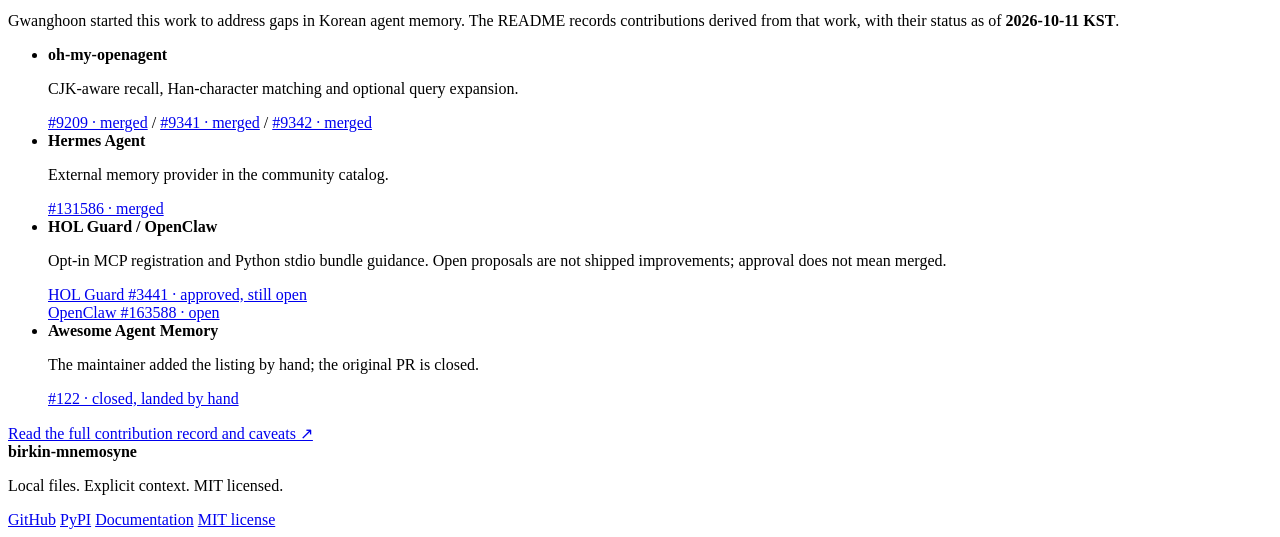
==== commit 47b7a22e: "chore: prepare the 0.10.0 release notes and version bump chore: nightly commit 2026-11-20 - changelo" ====
--- a/site/index.html
+++ b/site/index.html
@@ -36,14 +36,14 @@
   <main id="main" data-bg-content>
     <section class="container hero" aria-labelledby="hero-title" data-section="hero" data-bg-node-id="hero">
       <div class="hero-copy">
-        <p class="eyebrow" data-bg-node-id="hero-eyebrow">LOCAL MARKDOWN MEMORY / <a href="https://github.com/ashmoonori-afk/birkin-mnemosyne/releases">v0.9.0</a></p>
+        <p class="eyebrow" data-bg-node-id="hero-eyebrow">LOCAL MARKDOWN MEMORY / <a href="https://github.com/ashmoonori-afk/birkin-mnemosyne/releases">v0.10.0</a></p>
         <h1 id="hero-title" data-bg-node-id="hero-title">Memory that survives the session.</h1>
         <p class="lead" data-bg-node-id="hero-lead">Your agent starts over. Your notes shouldn't. Keep memory as local Markdown, load the map at startup, and open the details when they're needed.</p>
         <div class="actions">
           <a class="button" href="#install">Get started <span aria-hidden="true">&nbsp;↓</span></a>
           <a class="button secondary" href="#measurements">Read the evidence</a>
         </div>
-        <p class="hero-install"><span aria-hidden="true">$</span><code>pip install birkin-mnemosyne==0.9.0</code></p>
+        <p class="hero-install"><span aria-hidden="true">$</span><code>pip install birkin-mnemosyne==0.10.0</code></p>
       </div>
       <figure class="ledger" data-loop data-bg-node-id="hero-ledger">
         <div class="ledger-top"><strong class="mono">your vault/</strong><span class="small">Markdown on disk</span></div>
@@ -199,6 +199,12 @@
           <h2 data-bg-node-id="measure-title">Measured changes.<br>With explicit limits.</h2>
           <p data-bg-node-id="measure-copy">These are documented experiments, not a promise about your vault or your agent's answers.</p>
         </div>
+        <div class="measure-note" data-reveal id="say-nothing">
+          <h3>0.10.0: recall says nothing when no note is relevant</h3>
+          <p>With a rerank key, notes the judge scores below 0.5 are dropped. On 337 held-out messages the 1,000-note benchmark vault cannot answer, a note still surfaced for <strong>116, down from 325</strong> (64% fewer). On 972 answerable questions the right note stayed for 781 of 784, and notes shown per question fell from 4.25 to 1.00 (November 3, 2026).</p>
+          <p>It needs the key. Without one, recall stays local and unchanged. With it, a question took 1.6 s instead of 2.4 s and cost about $0.00036 at that day's discounted price, about $0.0071 at list.</p>
+          <a class="text-link" href="https://github.com/ashmoonori-afk/birkin-mnemosyne/blob/main/benchmarks/unanswerable/RESULTS.md">Read the results and limits ↗</a>
+        </div>
         <div class="measure-note" data-reveal id="cross-language-recall">
           <h3>0.8.0</h3>
           <p>Cross-language recall: in the research setup with a judge and translated queries, Hit@5 rose from 298 to 1,028 of 1,432 unseen questions in six languages (3.45x, October 25, 2026). The key-only setup was not measured.</p>
@@ -283,7 +289,7 @@
       <div class="install-grid">
         <article data-reveal>
           <h3>Install the core</h3>
-          <pre><code>pip install <span class="code-token">birkin-mnemosyne==0.9.0</span>
+          <pre><code>pip install <span class="code-token">birkin-mnemosyne==0.10.0</span>
 
 mnemosyne init <span class="code-token">--vault</span> my_vault
 mnemosyne init <span class="code-token">--vault</span> my_vault <span class="code-token">--apply</span></code></pre>
